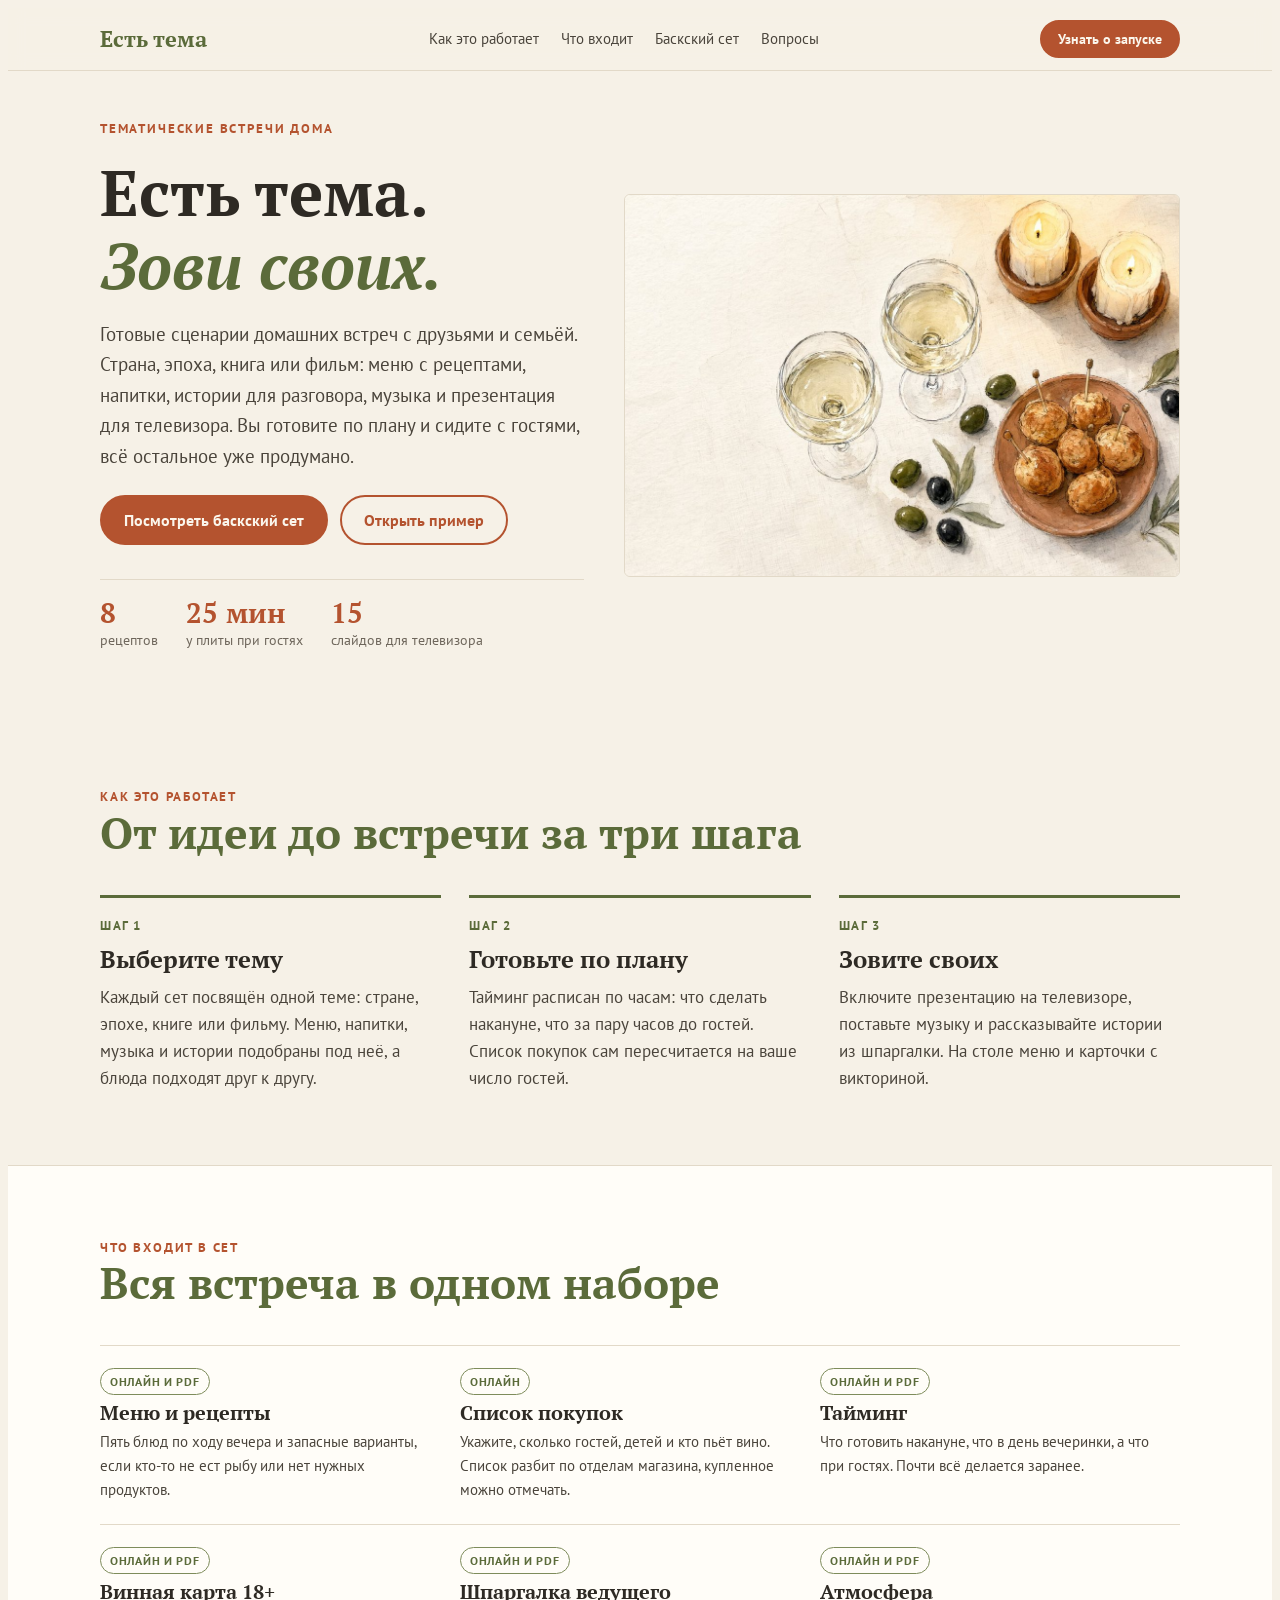
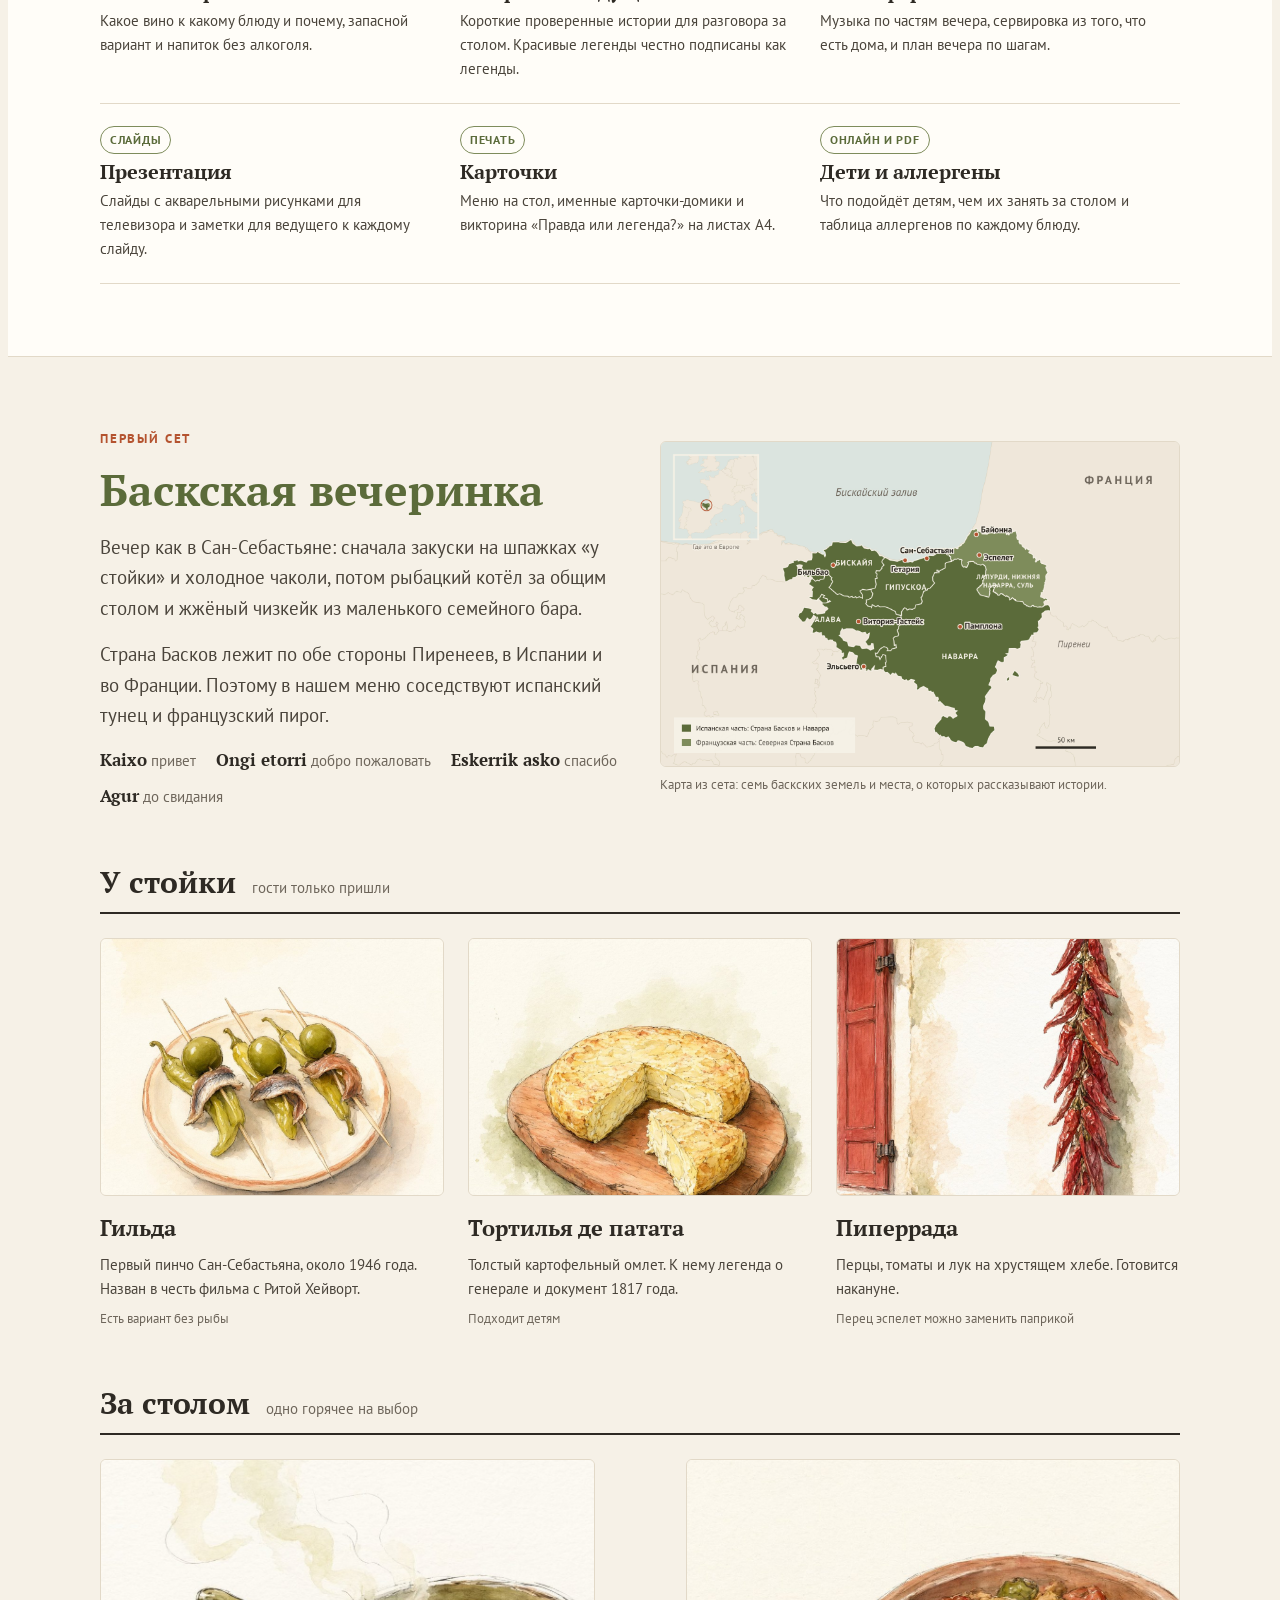
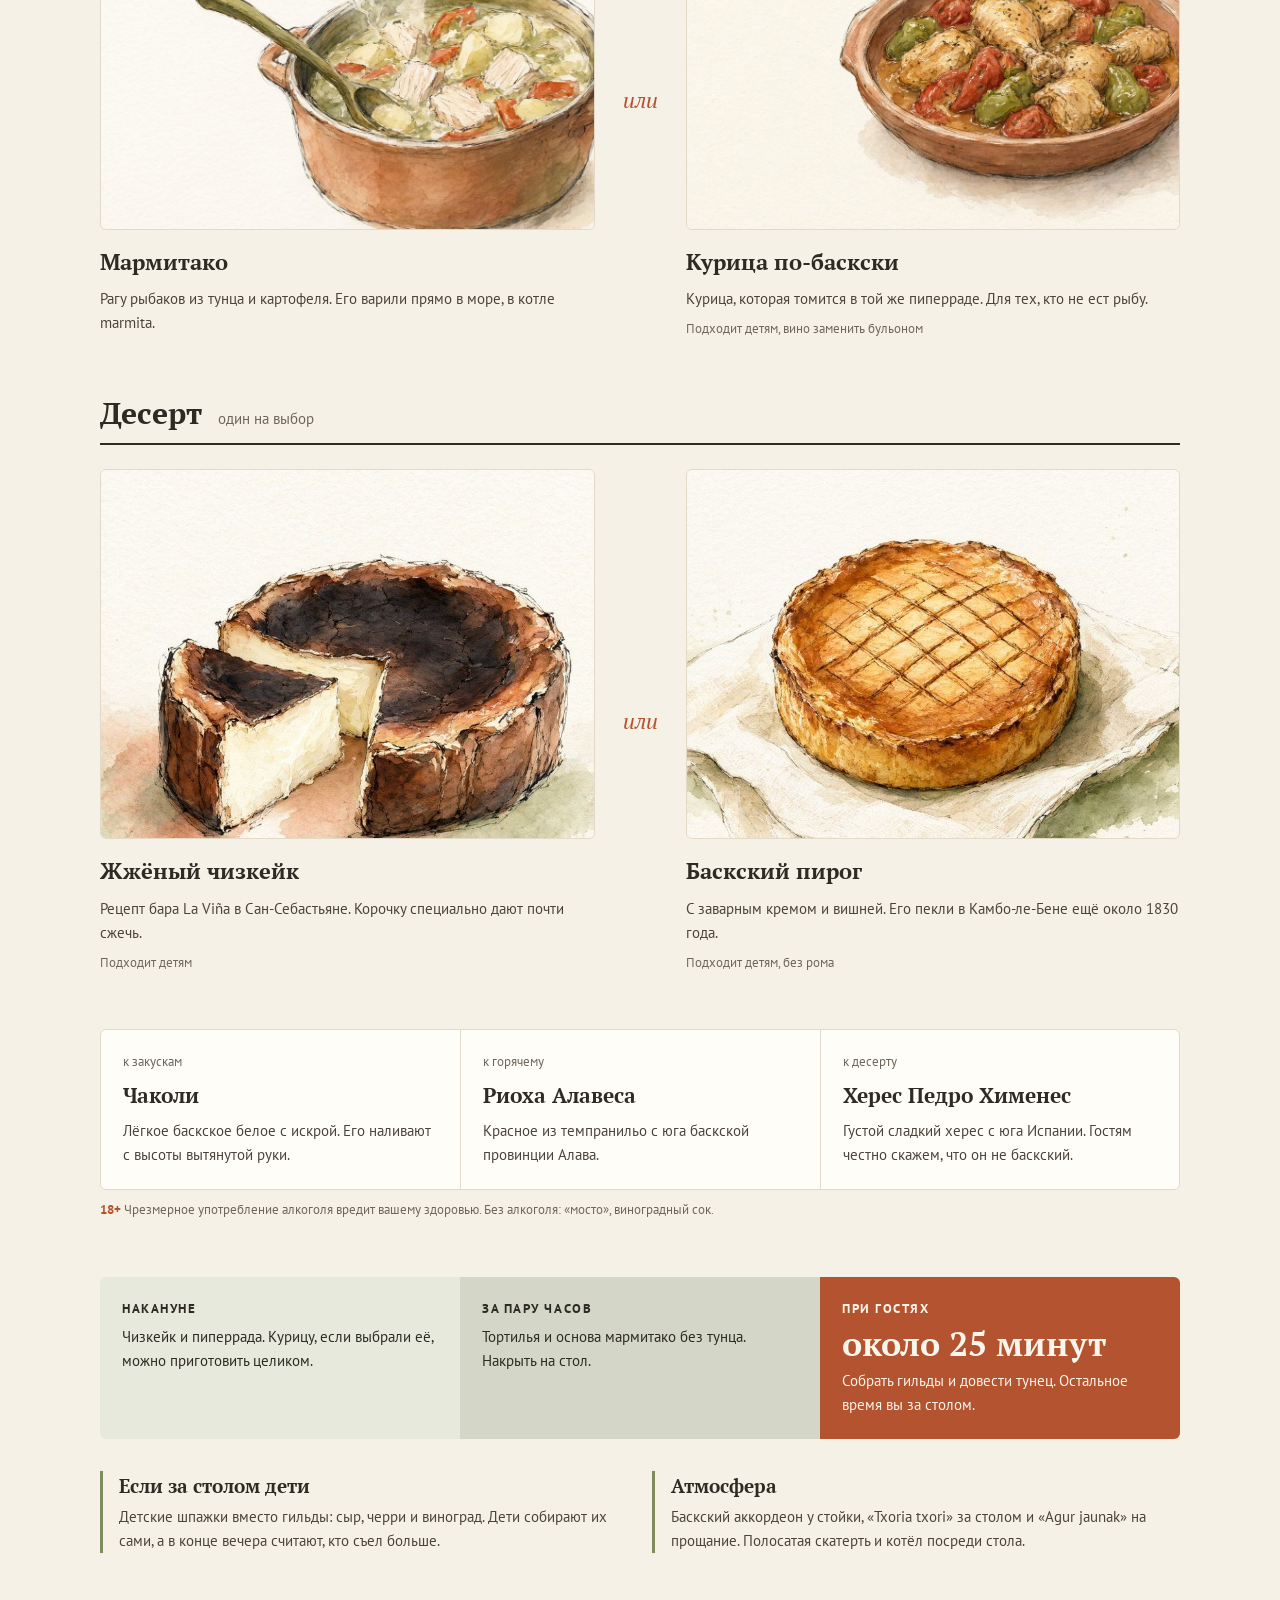
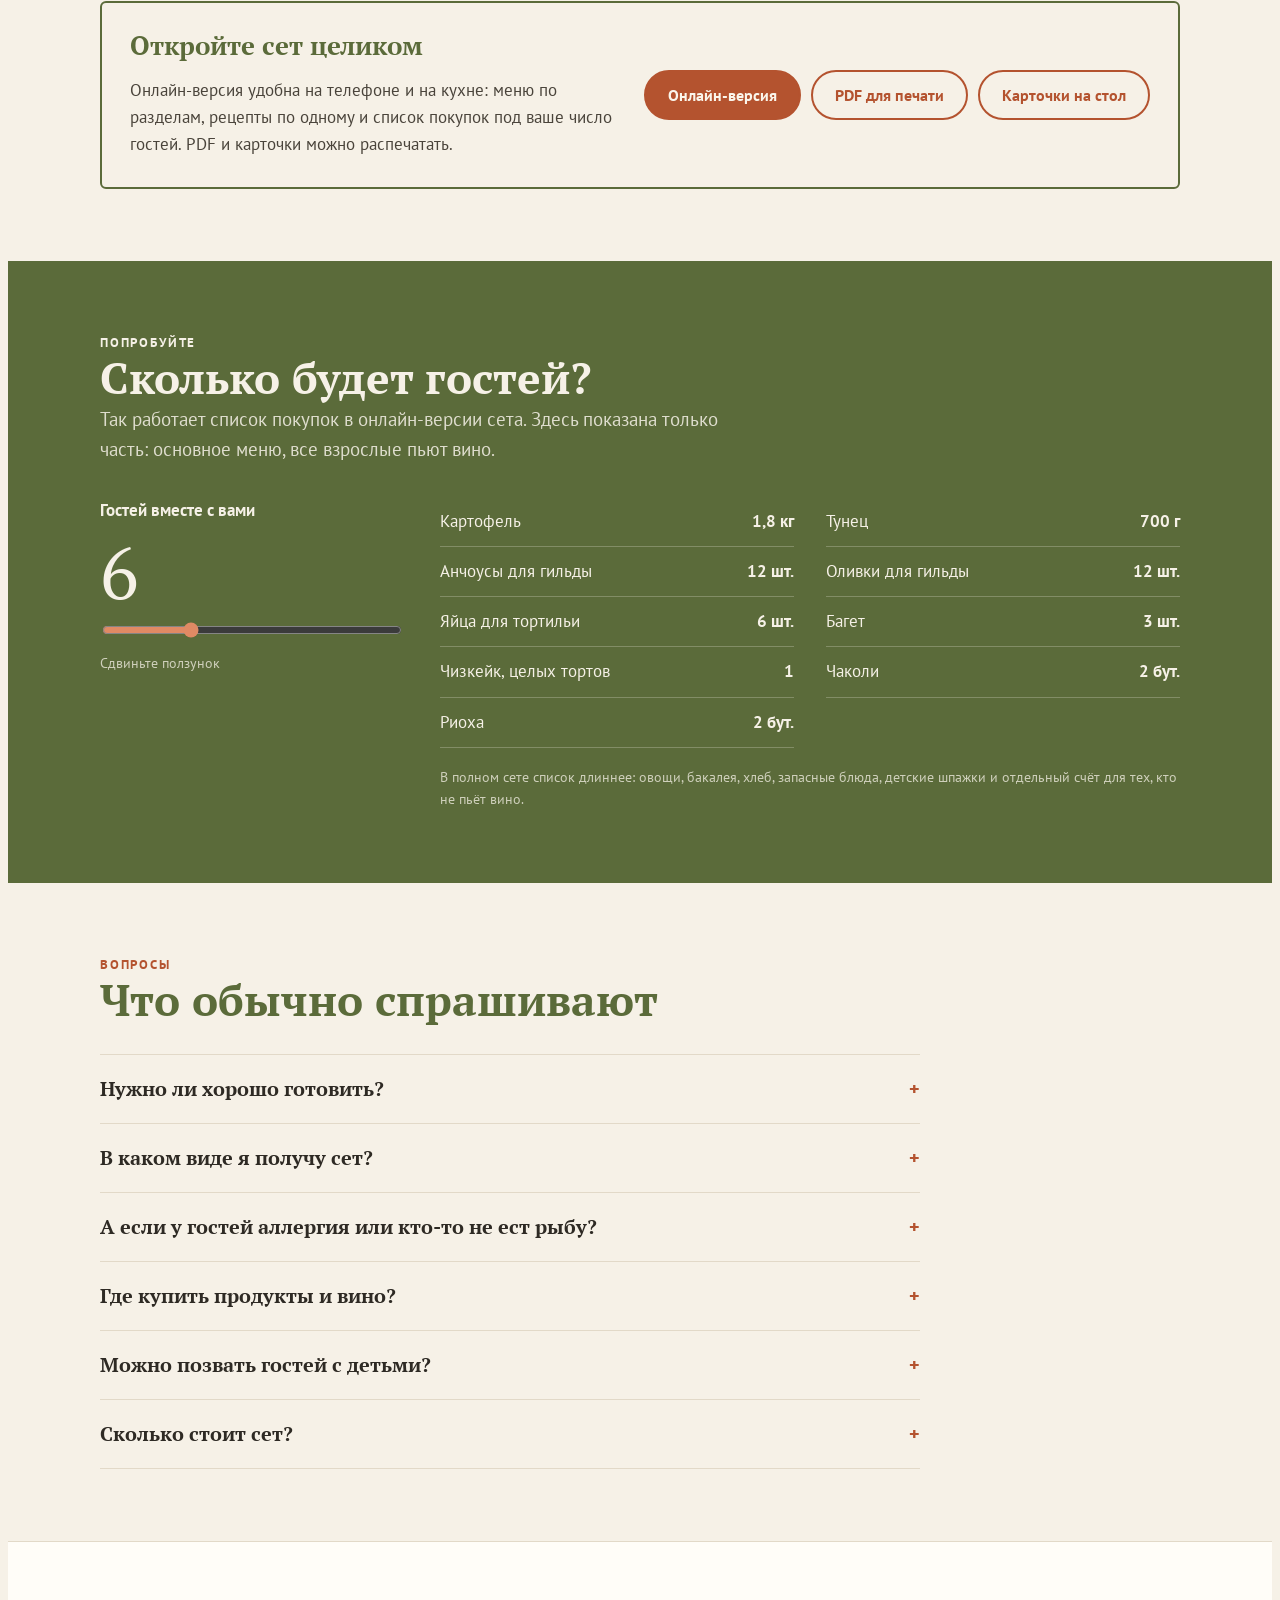
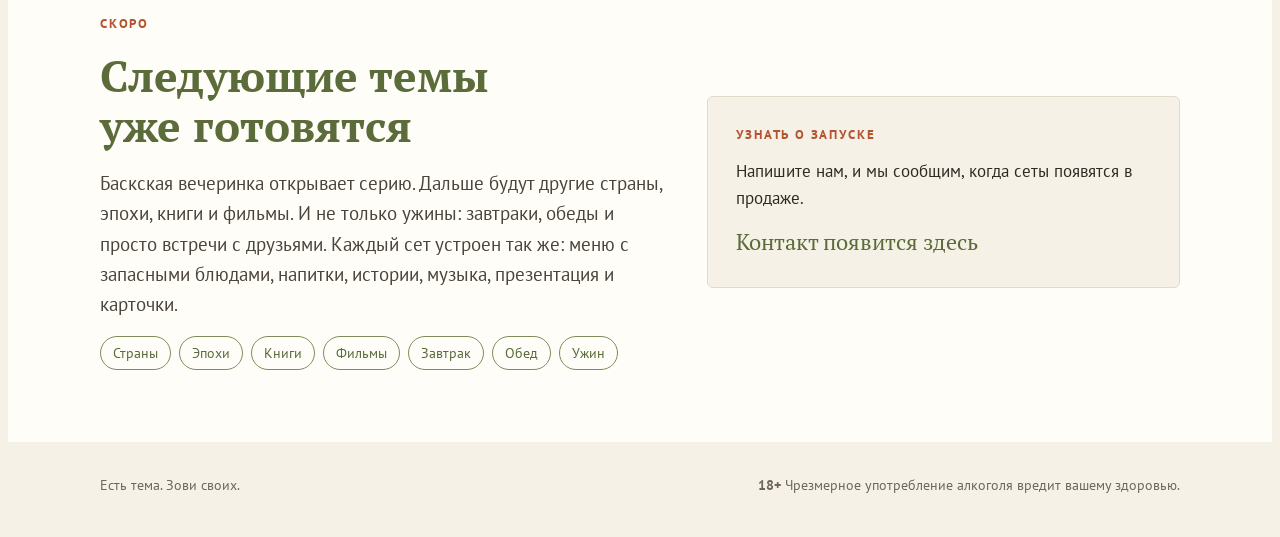
==== index.html @ e004ed5d "Первая версия сайта «Есть тема» Главная страница, онлайн-версия баскского сета, PDF и карточки для п" ====
<!doctype html>
<html lang="ru">
<head>
<meta charset="utf-8">
<meta name="viewport" content="width=device-width, initial-scale=1, viewport-fit=cover">
</head>
<body>
<title>Есть тема</title>
<link rel="preconnect" href="https://fonts.googleapis.com">
<link rel="preconnect" href="https://fonts.gstatic.com" crossorigin>
<link rel="stylesheet" href="https://fonts.googleapis.com/css2?family=PT+Sans:ital,wght@0,400;0,700;1,400&family=PT+Serif:ital,wght@0,400;0,700;1,400&display=swap">
<style>
/* Раскладка: узкая колонка текста + крупные акварельные рисунки; баскский сет показан как меню бара по ходу вечера */
:root {
  /* Цвета бренда */
  --olive: #5B6B3A;
  --olive-soft: #7E8C5B;
  --terra: #B4532F;
  --cream: #F6F1E7;
  --paper: #FFFDF8;
  --ink: #2E2A24;
  --ink-2: #4A443B;
  --muted: #6E665B;
  --line: #E2D9C8;
  --on-accent: #FBF6EC;
  /* Шрифты бренда */
  --serif: "PT Serif", Georgia, "Times New Roman", serif;
  --sans: "PT Sans", "Segoe UI", Arial, sans-serif;
  --wrap: 1120px;
}
@media (prefers-color-scheme: dark) {
  :root:not([data-theme="light"]) {
    --olive: #AEBB84; --olive-soft: #8E9B68; --terra: #E08A64;
    --cream: #1E1B16; --paper: #28241E; --ink: #F3ECDF; --ink-2: #DDD3C2;
    --muted: #B3A995; --line: #3D372E; --on-accent: #1E1B16;
    color-scheme: dark;
  }
}
:root[data-theme="dark"] {
  --olive: #AEBB84; --olive-soft: #8E9B68; --terra: #E08A64;
  --cream: #1E1B16; --paper: #28241E; --ink: #F3ECDF; --ink-2: #DDD3C2;
  --muted: #B3A995; --line: #3D372E; --on-accent: #1E1B16;
  color-scheme: dark;
}

* { box-sizing: border-box; }
html { scroll-behavior: smooth; }
@media (prefers-reduced-motion: reduce) { html { scroll-behavior: auto; } }
body {
  background: var(--cream);
  color: var(--ink);
  font-family: var(--sans);
  font-size: 17px;
  line-height: 1.6;
}
h1, h2, h3 { font-family: var(--serif); line-height: 1.15; margin: 0; text-wrap: balance; }
p { margin: 0; }
a { color: inherit; }
a:focus-visible, button:focus-visible, input:focus-visible { outline: 3px solid var(--terra); outline-offset: 3px; }
img { display: block; max-width: 100%; height: auto; }

.wrap { max-width: var(--wrap); margin-inline: auto; padding-inline: 20px; }
section { padding-block: 72px; }
.eyebrow {
  font-size: 13px; font-weight: 700; letter-spacing: .14em; text-transform: uppercase; color: var(--terra);
}
.h2 { font-size: clamp(30px, 4.2vw, 44px); color: var(--olive); }
.lead { font-size: 19px; color: var(--ink-2); max-width: 62ch; }
.stack { display: flex; flex-direction: column; gap: 16px; }

/* Кнопки */
.btn {
  display: inline-flex; align-items: center; gap: 8px;
  font: 700 16px/1 var(--sans); text-decoration: none;
  padding: 15px 22px; border-radius: 999px; border: 2px solid var(--terra);
  background: var(--terra); color: var(--on-accent); cursor: pointer;
}
.btn:hover { filter: brightness(1.06); }
.btn.ghost { background: transparent; color: var(--terra); }

/* Шапка */
.top {
  position: sticky; top: env(safe-area-inset-top, 0px); z-index: 10;
  background: color-mix(in srgb, var(--cream) 92%, transparent);
  backdrop-filter: blur(8px); border-bottom: 1px solid var(--line);
}
.top .wrap { display: flex; align-items: center; justify-content: space-between; gap: 16px; padding-block: 12px; }
.brand { font-family: var(--serif); font-weight: 700; font-size: 22px; color: var(--olive); text-decoration: none; white-space: nowrap; }
.nav { display: flex; gap: 22px; font-size: 15px; }
.nav a { text-decoration: none; color: var(--ink-2); }
.nav a:hover { color: var(--terra); }
.top .btn { padding: 10px 16px; font-size: 14px; }
@media (max-width: 820px) { .nav { display: none; } }

/* Первый экран */
.hero { padding-block: 48px 64px; }
.hero .wrap { display: grid; grid-template-columns: 1fr 1.15fr; gap: 40px; align-items: center; }
.hero h1 { font-size: clamp(38px, 5.6vw, 64px); color: var(--ink); }
.hero h1 em { font-style: italic; color: var(--olive); }
.hero .actions { display: flex; flex-wrap: wrap; gap: 12px; margin-top: 8px; }
.hero figure { margin: 0; border-radius: 6px; overflow: hidden; border: 1px solid var(--line); background: #F6F1E7; }
.hero figure img { width: 100%; aspect-ratio: 16 / 11; object-fit: cover; }
.facts { display: flex; flex-wrap: wrap; gap: 10px 28px; margin-top: 18px; padding-top: 18px; border-top: 1px solid var(--line); }
.facts div { display: flex; flex-direction: column; }
.facts b { font-family: var(--serif); font-size: 28px; color: var(--terra); line-height: 1.1; font-variant-numeric: tabular-nums; }
.facts span { font-size: 14px; color: var(--muted); }
@media (max-width: 860px) {
  .hero .wrap { grid-template-columns: 1fr; }
  .hero figure { order: -1; }
}

/* Как это работает: три шага по порядку */
.steps { display: grid; grid-template-columns: repeat(3, 1fr); gap: 28px; margin-top: 36px; counter-reset: step; }
.step { display: flex; flex-direction: column; gap: 10px; padding-top: 18px; border-top: 3px solid var(--olive); min-width: 0; }
.step::before { counter-increment: step; content: "Шаг " counter(step); font-size: 13px; font-weight: 700; letter-spacing: .12em; text-transform: uppercase; color: var(--olive); }
.step h3 { font-size: 24px; }
.step p { color: var(--ink-2); }
@media (max-width: 760px) { .steps { grid-template-columns: 1fr; } }

/* Что входит в сет */
.kit { background: var(--paper); border-block: 1px solid var(--line); }
.kit-grid { display: grid; grid-template-columns: repeat(3, 1fr); gap: 0; margin-top: 36px; border-top: 1px solid var(--line); }
.kit-item { padding: 22px 22px 22px 0; border-bottom: 1px solid var(--line); display: flex; flex-direction: column; gap: 6px; min-width: 0; }
.kit-item h3 { font-size: 20px; }
.kit-item p { font-size: 15px; color: var(--ink-2); }
.tag { align-self: flex-start; font-size: 12px; font-weight: 700; letter-spacing: .06em; text-transform: uppercase; color: var(--olive); border: 1px solid var(--olive-soft); border-radius: 999px; padding: 3px 9px; }
@media (max-width: 900px) { .kit-grid { grid-template-columns: repeat(2, 1fr); } }
@media (max-width: 560px) { .kit-grid { grid-template-columns: 1fr; } .kit-item { padding-right: 0; } }

/* Баскский сет */
.set-head { display: grid; grid-template-columns: 1fr 1fr; gap: 40px; align-items: center; }
.set-head figure { margin: 0; }
.set-head figure img { width: 100%; border-radius: 6px; border: 1px solid var(--line); }
.set-head figcaption { font-size: 13px; color: var(--muted); margin-top: 8px; }
.words { display: flex; flex-wrap: wrap; gap: 8px 20px; font-size: 15px; color: var(--muted); }
.words b { font-family: var(--serif); color: var(--ink); font-size: 17px; }
@media (max-width: 860px) { .set-head { grid-template-columns: 1fr; } }

/* Меню вечера: три части, как в Сан-Себастьяне */
.course { margin-top: 56px; }
.course-head { display: flex; align-items: baseline; gap: 16px; flex-wrap: wrap; padding-bottom: 12px; border-bottom: 2px solid var(--ink); }
.course-head h3 { font-size: 30px; }
.course-head span { color: var(--muted); font-size: 15px; }
.dishes { display: grid; gap: 24px; margin-top: 24px; }
.dishes.three { grid-template-columns: repeat(3, 1fr); }
.dishes.pair { grid-template-columns: 1fr auto 1fr; align-items: stretch; }
.dish { display: flex; flex-direction: column; gap: 8px; min-width: 0; }
.dish img { width: 100%; aspect-ratio: 4 / 3; object-fit: cover; border-radius: 6px; border: 1px solid var(--line); background: #F6F1E7; }
.dish h4 { font-family: var(--serif); font-size: 22px; margin: 6px 0 0; }
.dish p { font-size: 15px; color: var(--ink-2); }
.dish .meta { font-size: 13px; color: var(--muted); }
.or { align-self: center; font-family: var(--serif); font-style: italic; font-size: 22px; color: var(--terra); padding-inline: 4px; }
@media (max-width: 860px) {
  .dishes.three { grid-template-columns: 1fr 1fr; }
  .dishes.pair { grid-template-columns: 1fr; }
  .or { justify-self: center; }
}
@media (max-width: 520px) { .dishes.three { grid-template-columns: 1fr; } }

.wine { margin-top: 56px; display: grid; grid-template-columns: repeat(3, 1fr); gap: 0; border: 1px solid var(--line); border-radius: 6px; background: var(--paper); }
.wine div { padding: 22px; display: flex; flex-direction: column; gap: 6px; min-width: 0; }
.wine div + div { border-left: 1px solid var(--line); }
.wine h4 { font-family: var(--serif); font-size: 21px; margin: 0; }
.wine p { font-size: 15px; color: var(--ink-2); }
.wine .to { font-size: 13px; color: var(--muted); }
.age { font-size: 13px; color: var(--muted); margin-top: 10px; }
.age b { color: var(--terra); }
@media (max-width: 760px) { .wine { grid-template-columns: 1fr; } .wine div + div { border-left: 0; border-top: 1px solid var(--line); } }

/* Лента подготовки: когда что готовить */
.prep { margin-top: 56px; display: grid; grid-template-columns: 1fr 1fr 1fr; border-radius: 6px; overflow: hidden; }
.prep div { padding: 22px; display: flex; flex-direction: column; gap: 6px; min-width: 0; }
.prep div:nth-child(1) { background: color-mix(in srgb, var(--olive) 14%, var(--paper)); }
.prep div:nth-child(2) { background: color-mix(in srgb, var(--olive) 26%, var(--paper)); }
.prep div:nth-child(3) { background: var(--terra); color: var(--on-accent); }
.prep h4 { font-size: 13px; letter-spacing: .12em; text-transform: uppercase; margin: 0; }
.prep p { font-size: 15px; }
.prep b.big { font-family: var(--serif); font-size: 34px; line-height: 1.1; }
@media (max-width: 760px) { .prep { grid-template-columns: 1fr; } }

.extras { margin-top: 32px; display: grid; grid-template-columns: 1fr 1fr; gap: 24px; }
.extras div { padding-left: 16px; border-left: 3px solid var(--olive-soft); }
.extras h4 { font-family: var(--serif); font-size: 19px; margin: 0 0 4px; }
.extras p { font-size: 15px; color: var(--ink-2); }
@media (max-width: 760px) { .extras { grid-template-columns: 1fr; } }

/* Пример расчёта покупок */
.calc { background: var(--olive); color: var(--cream); }
.calc .h2, .calc .eyebrow { color: var(--cream); }
.calc .lead { color: color-mix(in srgb, var(--cream) 85%, transparent); }
:root .calc { --olive: #5B6B3A; --cream: #F6F1E7; }
.calc-box { margin-top: 32px; display: grid; grid-template-columns: 300px 1fr; gap: 40px; align-items: start; }
.guests { display: flex; flex-direction: column; gap: 12px; }
.guests label { font-weight: 700; }
.guests output { font-family: var(--serif); font-size: 72px; line-height: 1; font-variant-numeric: tabular-nums; }
.guests input { width: 100%; accent-color: #E08A64; }
.guests small { color: color-mix(in srgb, var(--cream) 75%, transparent); }
.list { list-style: none; margin: 0; padding: 0; display: grid; grid-template-columns: 1fr 1fr; gap: 0 32px; }
.list li { display: flex; justify-content: space-between; gap: 12px; padding: 11px 0; border-bottom: 1px solid color-mix(in srgb, var(--cream) 25%, transparent); min-width: 0; }
.list li span:last-child { font-weight: 700; font-variant-numeric: tabular-nums; white-space: nowrap; }
.calc .note { margin-top: 18px; font-size: 14px; color: color-mix(in srgb, var(--cream) 75%, transparent); }
@media (max-width: 760px) { .calc-box { grid-template-columns: 1fr; } .list { grid-template-columns: 1fr; } }

/* Вопросы */
.faq { margin-top: 28px; border-top: 1px solid var(--line); max-width: 820px; }
.faq details { border-bottom: 1px solid var(--line); }
.faq summary { cursor: pointer; padding: 18px 0; font-family: var(--serif); font-size: 20px; font-weight: 700; list-style: none; display: flex; justify-content: space-between; gap: 16px; }
.faq summary::-webkit-details-marker { display: none; }
.faq summary::after { content: "+"; color: var(--terra); font-family: var(--sans); }
.faq details[open] summary::after { content: "–"; }
.faq details p { padding-bottom: 18px; color: var(--ink-2); max-width: 65ch; }

/* Следующие страны и заявка */
.next { background: var(--paper); border-top: 1px solid var(--line); }
.next .wrap { display: grid; grid-template-columns: 1.2fr 1fr; gap: 40px; align-items: center; }
.contact { padding: 28px; border: 1px solid var(--line); border-radius: 6px; background: var(--cream); display: flex; flex-direction: column; gap: 12px; }
.contact .value { font-family: var(--serif); font-size: 22px; color: var(--olive); user-select: all; word-break: break-word; }
@media (max-width: 860px) { .next .wrap { grid-template-columns: 1fr; } }

.get { margin-top: 48px; padding: 28px; border: 2px solid var(--olive); border-radius: 6px; display: grid; grid-template-columns: 1fr auto; gap: 24px; align-items: center; }
.get h3 { font-size: 26px; color: var(--olive); }
.get p { color: var(--ink-2); max-width: 60ch; }
.get-links { display: flex; flex-wrap: wrap; gap: 10px; }
@media (max-width: 860px) { .get { grid-template-columns: 1fr; } }
.chips { display: flex; flex-wrap: wrap; gap: 8px; }
.chips span { font-size: 14px; padding: 5px 12px; border-radius: 999px; border: 1px solid var(--olive-soft); color: var(--olive); }

footer { padding-block: 32px; font-size: 14px; color: var(--muted); }
footer .wrap { display: flex; flex-wrap: wrap; justify-content: space-between; gap: 12px; }
</style>

<!--
  ===================================================================
  НАСТРОЙКИ САЙТА: всё, что может поменяться, лежит здесь, в одном месте.
  Название бренда, цена и контакт подставляются на страницу автоматически
  во все места, где стоит атрибут data-site="...".
  ===================================================================
-->
<script>
  const SITE = {
    // Название проекта. Поменяйте здесь, и оно сменится на всей странице.
    name: "Есть тема",
    // Слоган. Стоит на первом экране сразу после названия.
    slogan: "Зови своих",
    // Цена сета. Пока пусто: на странице будет написано, что цена появится к запуску.
    price: "",
    // Как с вами связаться (почта, Telegram). Пока пусто: блок покажет заглушку.
    contact: "",
  };
</script>

<header class="top">
  <div class="wrap">
    <a class="brand" href="#start" data-site="name">Есть тема</a>
    <nav class="nav" aria-label="Разделы">
      <a href="#how">Как это работает</a>
      <a href="#kit">Что входит</a>
      <a href="#basque">Баскский сет</a>
      <a href="#faq">Вопросы</a>
    </nav>
    <a class="btn" href="#next">Узнать о запуске</a>
  </div>
</header>

<main id="start">
  <!-- Первый экран: главная мысль проекта -->
  <section class="hero">
    <div class="wrap">
      <div class="stack">
        <p class="eyebrow">Тематические встречи дома</p>
        <h1><span data-site="name">Есть тема</span>. <em><span data-site="slogan">Зови своих</span>.</em></h1>
        <p class="lead">Готовые сценарии домашних встреч с друзьями и семьёй. Страна, эпоха, книга или фильм: меню с рецептами, напитки, истории для разговора, музыка и презентация для телевизора. Вы готовите по плану и сидите с гостями, всё остальное уже продумано.</p>
        <div class="actions">
          <a class="btn" href="#basque">Посмотреть баскский сет</a>
          <a class="btn ghost" href="basque/index.html">Открыть пример</a>
        </div>
        <div class="facts" aria-label="Баскский сет в цифрах">
          <div><b>8</b><span>рецептов</span></div>
          <div><b>25 мин</b><span>у плиты при гостях</span></div>
          <div><b>15</b><span>слайдов для телевизора</span></div>
        </div>
      </div>
      <figure>
        <img src="img/stol.jpg" alt="Акварель: вечерний стол с пинчо на шпажках, оливками, свечами и бокалами белого вина" width="1400" height="781">
      </figure>
    </div>
  </section>

  <!-- Как это работает: три настоящих шага по порядку -->
  <section id="how">
    <div class="wrap">
      <p class="eyebrow">Как это работает</p>
      <h2 class="h2">От идеи до встречи за три шага</h2>
      <div class="steps">
        <div class="step">
          <h3>Выберите тему</h3>
          <p>Каждый сет посвящён одной теме: стране, эпохе, книге или фильму. Меню, напитки, музыка и истории подобраны под неё, а блюда подходят друг к другу.</p>
        </div>
        <div class="step">
          <h3>Готовьте по плану</h3>
          <p>Тайминг расписан по часам: что сделать накануне, что за пару часов до гостей. Список покупок сам пересчитается на ваше число гостей.</p>
        </div>
        <div class="step">
          <h3>Зовите своих</h3>
          <p>Включите презентацию на телевизоре, поставьте музыку и рассказывайте истории из шпаргалки. На столе меню и карточки с викториной.</p>
        </div>
      </div>
    </div>
  </section>

  <!-- Что входит в каждый сет -->
  <section id="kit" class="kit">
    <div class="wrap">
      <p class="eyebrow">Что входит в сет</p>
      <h2 class="h2">Вся встреча в одном наборе</h2>
      <div class="kit-grid">
        <div class="kit-item"><span class="tag">Онлайн и PDF</span><h3>Меню и рецепты</h3><p>Пять блюд по ходу вечера и запасные варианты, если кто-то не ест рыбу или нет нужных продуктов.</p></div>
        <div class="kit-item"><span class="tag">Онлайн</span><h3>Список покупок</h3><p>Укажите, сколько гостей, детей и кто пьёт вино. Список разбит по отделам магазина, купленное можно отмечать.</p></div>
        <div class="kit-item"><span class="tag">Онлайн и PDF</span><h3>Тайминг</h3><p>Что готовить накануне, что в день вечеринки, а что при гостях. Почти всё делается заранее.</p></div>
        <div class="kit-item"><span class="tag">Онлайн и PDF</span><h3>Винная карта 18+</h3><p>Какое вино к какому блюду и почему, запасной вариант и напиток без алкоголя.</p></div>
        <div class="kit-item"><span class="tag">Онлайн и PDF</span><h3>Шпаргалка ведущего</h3><p>Короткие проверенные истории для разговора за столом. Красивые легенды честно подписаны как легенды.</p></div>
        <div class="kit-item"><span class="tag">Онлайн и PDF</span><h3>Атмосфера</h3><p>Музыка по частям вечера, сервировка из того, что есть дома, и план вечера по шагам.</p></div>
        <div class="kit-item"><span class="tag">Слайды</span><h3>Презентация</h3><p>Слайды с акварельными рисунками для телевизора и заметки для ведущего к каждому слайду.</p></div>
        <div class="kit-item"><span class="tag">Печать</span><h3>Карточки</h3><p>Меню на стол, именные карточки-домики и викторина «Правда или легенда?» на листах A4.</p></div>
        <div class="kit-item"><span class="tag">Онлайн и PDF</span><h3>Дети и аллергены</h3><p>Что подойдёт детям, чем их занять за столом и таблица аллергенов по каждому блюду.</p></div>
      </div>
    </div>
  </section>

  <!-- Первый сет: Страна Басков -->
  <section id="basque">
    <div class="wrap">
      <div class="set-head">
        <div class="stack">
          <p class="eyebrow">Первый сет</p>
          <h2 class="h2">Баскская вечеринка</h2>
          <p class="lead">Вечер как в Сан-Себастьяне: сначала закуски на шпажках «у стойки» и холодное чаколи, потом рыбацкий котёл за общим столом и жжёный чизкейк из маленького семейного бара.</p>
          <p class="lead">Страна Басков лежит по обе стороны Пиренеев, в Испании и во Франции. Поэтому в нашем меню соседствуют испанский тунец и французский пирог.</p>
          <div class="words" aria-label="Четыре баскских слова на вечер">
            <span><b>Kaixo</b> привет</span>
            <span><b>Ongi etorri</b> добро пожаловать</span>
            <span><b>Eskerrik asko</b> спасибо</span>
            <span><b>Agur</b> до свидания</span>
          </div>
        </div>
        <figure>
          <img src="img/karta.jpg" alt="Карта Страны Басков: четыре провинции в Испании и три земли во Франции на берегу Бискайского залива, с врезкой положения в Европе" width="3200" height="2000" loading="lazy">
          <figcaption>Карта из сета: семь баскских земель и места, о которых рассказывают истории.</figcaption>
        </figure>
      </div>

      <!-- Часть 1 -->
      <div class="course">
        <div class="course-head"><h3>У стойки</h3><span>гости только пришли</span></div>
        <div class="dishes three">
          <div class="dish">
            <img src="img/gilda.jpg" alt="Акварель: гильды на шпажках, оливка, анчоус и зелёный перчик" loading="lazy">
            <h4>Гильда</h4>
            <p>Первый пинчо Сан-Себастьяна, около 1946 года. Назван в честь фильма с Ритой Хейворт.</p>
            <p class="meta">Есть вариант без рыбы</p>
          </div>
          <div class="dish">
            <img src="img/tortilya.jpg" alt="Акварель: толстая картофельная тортилья, разрезанная на куски" loading="lazy">
            <h4>Тортилья де патата</h4>
            <p>Толстый картофельный омлет. К нему легенда о генерале и документ 1817 года.</p>
            <p class="meta">Подходит детям</p>
          </div>
          <div class="dish">
            <img src="img/piperrada.jpg" alt="Акварель: связки красных перцев сушатся на стене белого дома" loading="lazy">
            <h4>Пиперрада</h4>
            <p>Перцы, томаты и лук на хрустящем хлебе. Готовится накануне.</p>
            <p class="meta">Перец эспелет можно заменить паприкой</p>
          </div>
        </div>
      </div>

      <!-- Часть 2 -->
      <div class="course">
        <div class="course-head"><h3>За столом</h3><span>одно горячее на выбор</span></div>
        <div class="dishes pair">
          <div class="dish">
            <img src="img/marmitako.jpg" alt="Акварель: рыбацкий котёл с рагу из тунца, картофеля и перцев" loading="lazy">
            <h4>Мармитако</h4>
            <p>Рагу рыбаков из тунца и картофеля. Его варили прямо в море, в котле marmita.</p>
          </div>
          <span class="or">или</span>
          <div class="dish">
            <img src="img/kuritsa.jpg" alt="Акварель: курица, тушённая в соусе из перцев и томатов" loading="lazy">
            <h4>Курица по-баскски</h4>
            <p>Курица, которая томится в той же пиперраде. Для тех, кто не ест рыбу.</p>
            <p class="meta">Подходит детям, вино заменить бульоном</p>
          </div>
        </div>
      </div>

      <!-- Часть 3 -->
      <div class="course">
        <div class="course-head"><h3>Десерт</h3><span>один на выбор</span></div>
        <div class="dishes pair">
          <div class="dish">
            <img src="img/chizkeyk.jpg" alt="Акварель: баскский чизкейк с почти чёрной корочкой" loading="lazy">
            <h4>Жжёный чизкейк</h4>
            <p>Рецепт бара La Viña в Сан-Себастьяне. Корочку специально дают почти сжечь.</p>
            <p class="meta">Подходит детям</p>
          </div>
          <span class="or">или</span>
          <div class="dish">
            <img src="img/pirog.jpg" alt="Акварель: круглый баскский пирог с узором" loading="lazy">
            <h4>Баскский пирог</h4>
            <p>С заварным кремом и вишней. Его пекли в Камбо-ле-Бене ещё около 1830 года.</p>
            <p class="meta">Подходит детям, без рома</p>
          </div>
        </div>
      </div>

      <!-- Вино -->
      <div class="wine" aria-label="Вина к меню">
        <div><p class="to">к закускам</p><h4>Чаколи</h4><p>Лёгкое баскское белое с искрой. Его наливают с высоты вытянутой руки.</p></div>
        <div><p class="to">к горячему</p><h4>Риоха Алавеса</h4><p>Красное из темпранильо с юга баскской провинции Алава.</p></div>
        <div><p class="to">к десерту</p><h4>Херес Педро Хименес</h4><p>Густой сладкий херес с юга Испании. Гостям честно скажем, что он не баскский.</p></div>
      </div>
      <p class="age"><b>18+</b> Чрезмерное употребление алкоголя вредит вашему здоровью. Без алкоголя: «мосто», виноградный сок.</p>

      <!-- Когда что готовить -->
      <div class="prep" aria-label="Когда что готовить">
        <div><h4>Накануне</h4><p>Чизкейк и пиперрада. Курицу, если выбрали её, можно приготовить целиком.</p></div>
        <div><h4>За пару часов</h4><p>Тортилья и основа мармитако без тунца. Накрыть на стол.</p></div>
        <div><h4>При гостях</h4><b class="big">около 25 минут</b><p>Собрать гильды и довести тунец. Остальное время вы за столом.</p></div>
      </div>

      <div class="extras">
        <div><h4>Если за столом дети</h4><p>Детские шпажки вместо гильды: сыр, черри и виноград. Дети собирают их сами, а в конце вечера считают, кто съел больше.</p></div>
        <div><h4>Атмосфера</h4><p>Баскский аккордеон у стойки, «Txoria txori» за столом и «Agur jaunak» на прощание. Полосатая скатерть и котёл посреди стола.</p></div>
      </div>

      <!-- Сам сет: ссылки на онлайн-версию и файлы для печати -->
      <div class="get">
        <div class="stack">
          <h3>Откройте сет целиком</h3>
          <p>Онлайн-версия удобна на телефоне и на кухне: меню по разделам, рецепты по одному и список покупок под ваше число гостей. PDF и карточки можно распечатать.</p>
        </div>
        <div class="get-links">
          <a class="btn" href="basque/index.html">Онлайн-версия</a>
          <a class="btn ghost" href="basque/baskskaya-vecherinka.pdf" target="_blank" rel="noopener">PDF для печати</a>
          <a class="btn ghost" href="basque/kartochki-dlya-pechati.pdf" target="_blank" rel="noopener">Карточки на стол</a>
        </div>
      </div>
    </div>
  </section>

  <!-- Живой пример: как считается список покупок -->
  <section id="calc" class="calc">
    <div class="wrap">
      <p class="eyebrow">Попробуйте</p>
      <h2 class="h2">Сколько будет гостей?</h2>
      <p class="lead">Так работает список покупок в онлайн-версии сета. Здесь показана только часть: основное меню, все взрослые пьют вино.</p>
      <div class="calc-box">
        <div class="guests">
          <label for="guests">Гостей вместе с вами</label>
          <output id="guests-out" for="guests">6</output>
          <input id="guests" type="range" min="2" max="16" value="6" step="1">
          <small>Сдвиньте ползунок</small>
        </div>
        <div>
          <ul class="list" id="calc-list" aria-live="polite"></ul>
          <p class="note">В полном сете список длиннее: овощи, бакалея, хлеб, запасные блюда, детские шпажки и отдельный счёт для тех, кто не пьёт вино.</p>
        </div>
      </div>
    </div>
  </section>

  <!-- Частые вопросы -->
  <section id="faq">
    <div class="wrap">
      <p class="eyebrow">Вопросы</p>
      <h2 class="h2">Что обычно спрашивают</h2>
      <div class="faq">
        <details>
          <summary>Нужно ли хорошо готовить?</summary>
          <p>Нет. Рецепты написаны для обычной домашней кухни: с граммами, временем и подсказками, что можно заменить. Самые сложные шаги расписаны подробно.</p>
        </details>
        <details>
          <summary>В каком виде я получу сет?</summary>
          <p>Онлайн-версия с меню по разделам и списком покупок, PDF для печати, презентация для телевизора и карточки для печати на листах A4.</p>
        </details>
        <details>
          <summary>А если у гостей аллергия или кто-то не ест рыбу?</summary>
          <p>Для горячего и десерта есть по два варианта, у гильды есть вариант без анчоуса. В сете есть таблица аллергенов по каждому блюду.</p>
        </details>
        <details>
          <summary>Где купить продукты и вино?</summary>
          <p>Всё есть в обычных супермаркетах и винных магазинах в России. Для редких продуктов, вроде перца эспелет, в рецептах указана замена.</p>
        </details>
        <details>
          <summary>Можно позвать гостей с детьми?</summary>
          <p>Да. Большая часть меню детям подходит, а для них есть свои шпажки и напиток. В списке покупок можно указать, сколько будет детей.</p>
        </details>
        <details>
          <summary>Сколько стоит сет?</summary>
          <p data-site="price">Цену объявим к запуску.</p>
        </details>
      </div>
    </div>
  </section>

  <!-- Что дальше и как связаться -->
  <section id="next" class="next">
    <div class="wrap">
      <div class="stack">
        <p class="eyebrow">Скоро</p>
        <h2 class="h2">Следующие темы уже готовятся</h2>
        <p class="lead">Баскская вечеринка открывает серию. Дальше будут другие страны, эпохи, книги и фильмы. И не только ужины: завтраки, обеды и просто встречи с друзьями. Каждый сет устроен так же: меню с запасными блюдами, напитки, истории, музыка, презентация и карточки.</p>
        <div class="chips"><span>Страны</span><span>Эпохи</span><span>Книги</span><span>Фильмы</span><span>Завтрак</span><span>Обед</span><span>Ужин</span></div>
      </div>
      <div class="contact">
        <p class="eyebrow">Узнать о запуске</p>
        <p>Напишите нам, и мы сообщим, когда сеты появятся в продаже.</p>
        <p class="value" data-site="contact">Контакт появится здесь</p>
      </div>
    </div>
  </section>
</main>

<footer>
  <div class="wrap">
    <span><span data-site="name">Есть тема</span>. <span data-site="slogan">Зови своих</span>.</span>
    <span><b>18+</b> Чрезмерное употребление алкоголя вредит вашему здоровью.</span>
  </div>
</footer>

<script>
  // 1. Подставляем настройки из SITE во все места с атрибутом data-site.
  document.querySelectorAll('[data-site="name"]').forEach(el => { el.textContent = SITE.name; });
  document.querySelectorAll('[data-site="slogan"]').forEach(el => { el.textContent = SITE.slogan; });
  document.title = SITE.name;
  if (SITE.price) {
    document.querySelectorAll('[data-site="price"]').forEach(el => { el.textContent = SITE.price; });
  }
  if (SITE.contact) {
    document.querySelectorAll('[data-site="contact"]').forEach(el => { el.textContent = SITE.contact; });
  }

  // 2. Пример расчёта покупок. Базовые количества взяты из списка покупок сета на 6 гостей.
  const BASE_GUESTS = 6;
  const items = [
    // Обычные продукты: делим количество на 6 и умножаем на число гостей.
    { name: "Картофель", per6: 1.8, unit: "кг", round: 0.1 },
    { name: "Тунец", per6: 700, unit: "г", round: 50 },
    { name: "Анчоусы для гильды", per6: 12, unit: "шт.", round: 1 },
    { name: "Оливки для гильды", per6: 12, unit: "шт.", round: 1 },
    { name: "Яйца для тортильи", per6: 6, unit: "шт.", round: 1 },
    { name: "Багет", per6: 3, unit: "шт.", round: 1, up: true },
    // Чизкейк печётся целым тортом на 12 человек, поэтому считаем целые торты.
    { name: "Чизкейк, целых тортов", fixed: n => Math.ceil(n / 12), unit: "" },
    // Вино: 2 бутылки на 6 взрослых, округляем вверх до целой бутылки.
    { name: "Чаколи", per6: 2, unit: "бут.", round: 1, up: true },
    { name: "Риоха", per6: 2, unit: "бут.", round: 1, up: true },
  ];

  const fmt = (v) => String(Math.round(v * 10) / 10).replace(".", ",");

  function render(n) {
    const list = document.getElementById("calc-list");
    list.innerHTML = "";
    items.forEach(it => {
      let v;
      if (it.fixed) {
        v = it.fixed(n);
      } else {
        const raw = it.per6 / BASE_GUESTS * n;
        v = it.up ? Math.ceil(raw / it.round) * it.round : Math.round(raw / it.round) * it.round;
      }
      const li = document.createElement("li");
      li.innerHTML = "<span></span><span></span>";
      li.children[0].textContent = it.name;
      li.children[1].textContent = (fmt(v) + " " + it.unit).trim();
      list.appendChild(li);
    });
    document.getElementById("guests-out").textContent = n;
  }

  const range = document.getElementById("guests");
  range.addEventListener("input", () => render(Number(range.value)));
  render(Number(range.value));
</script>

</body>
</html>
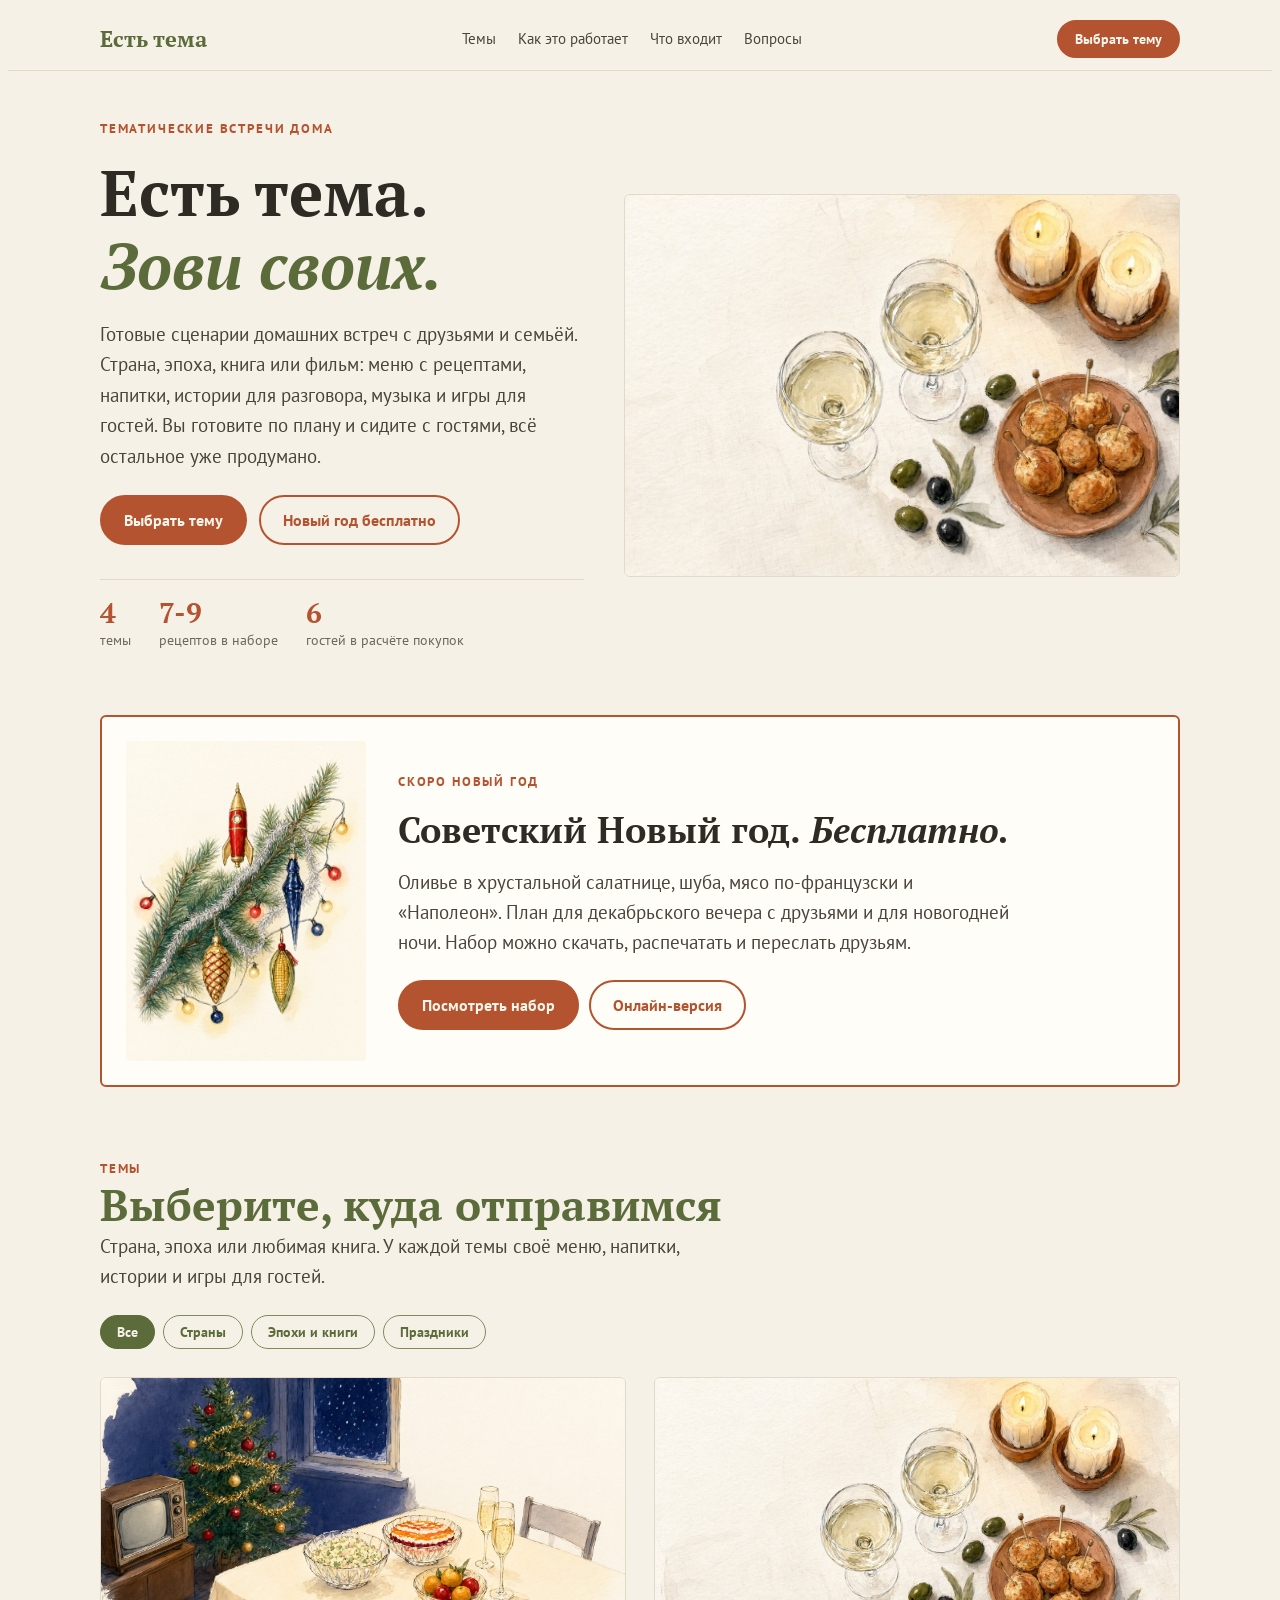
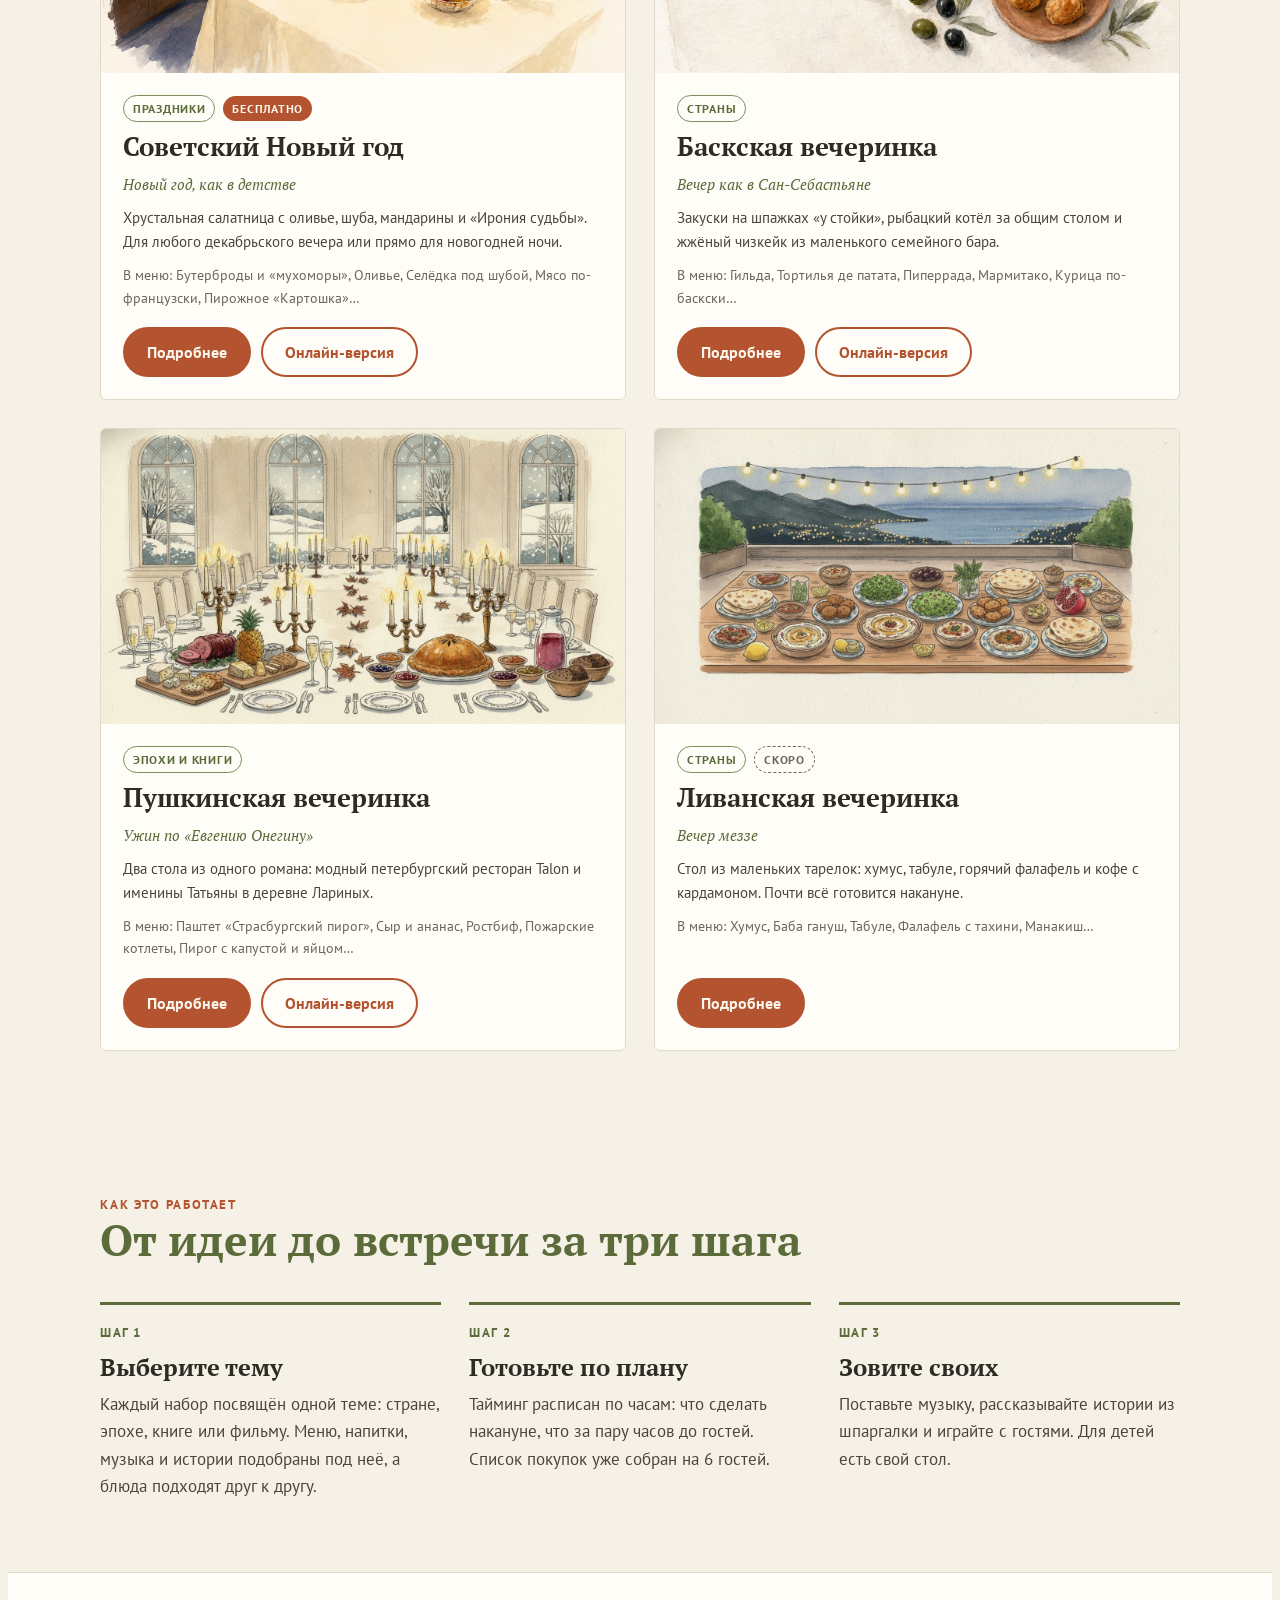
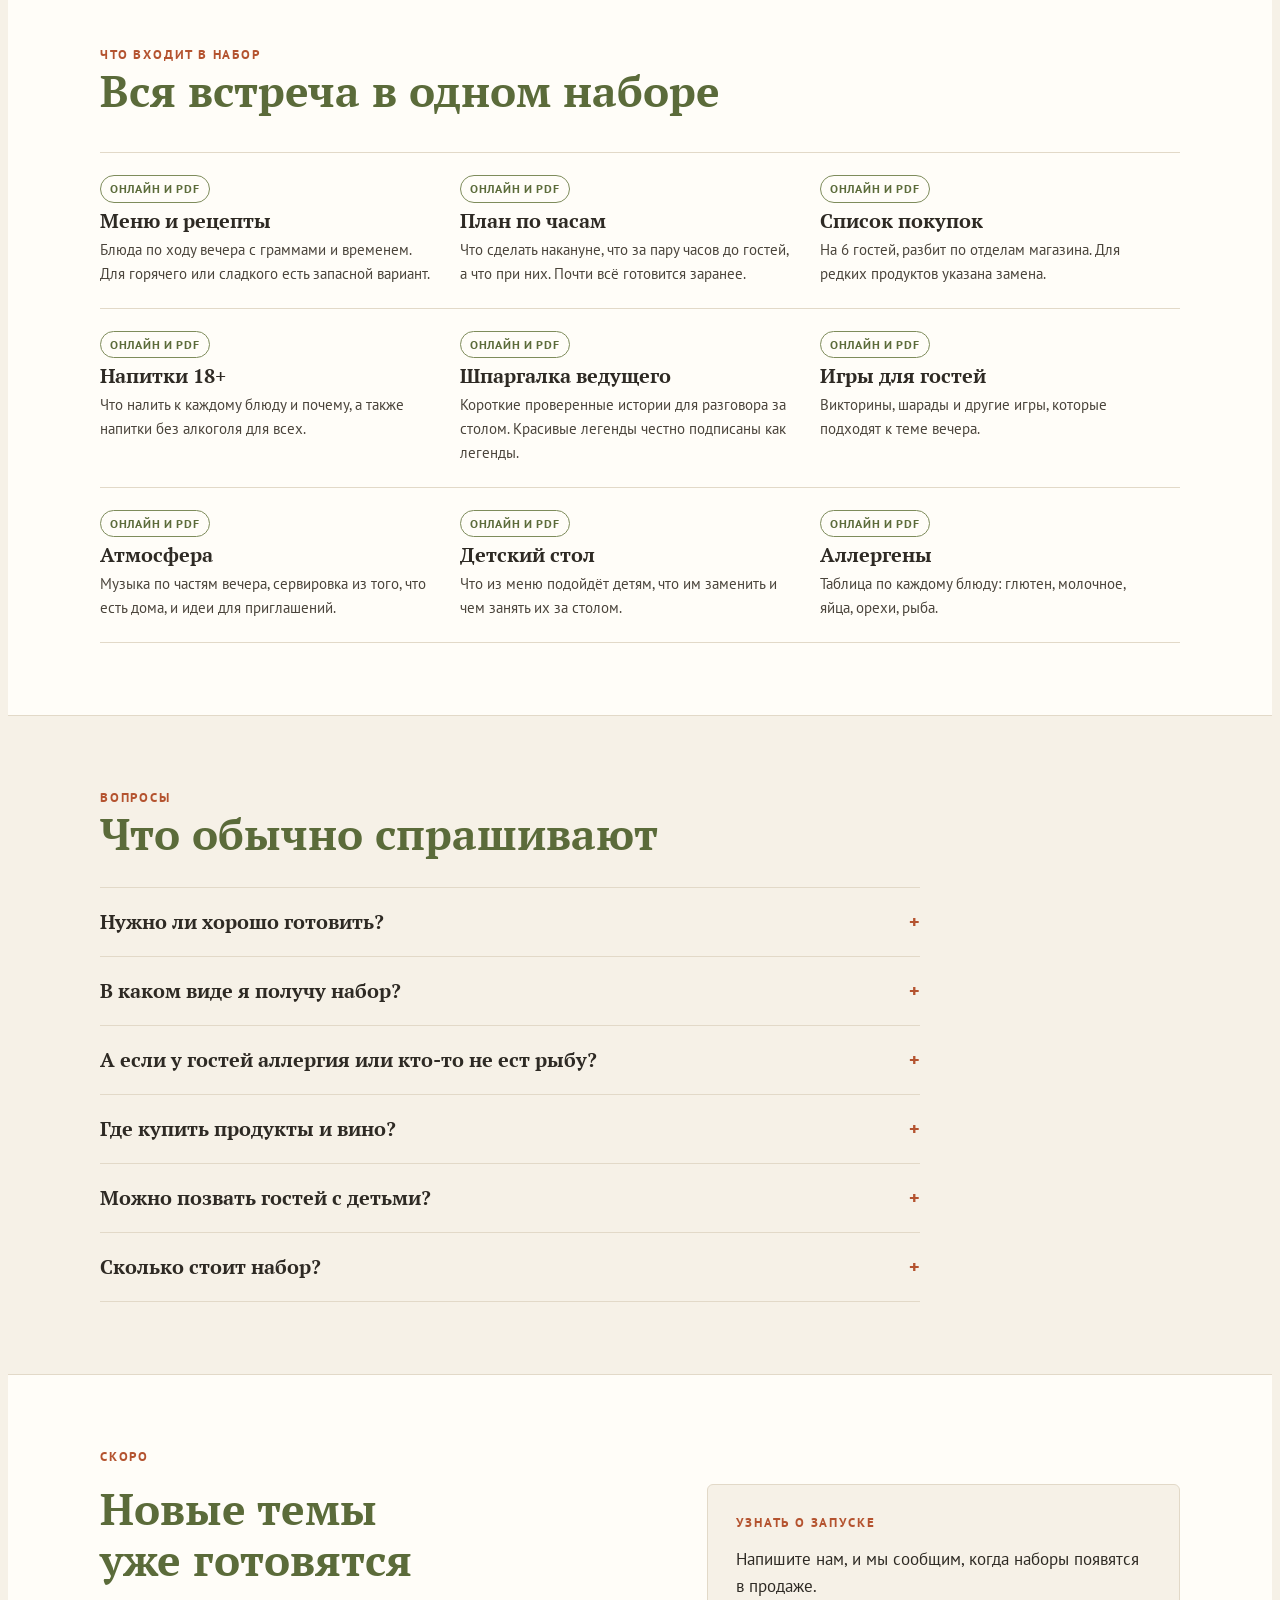
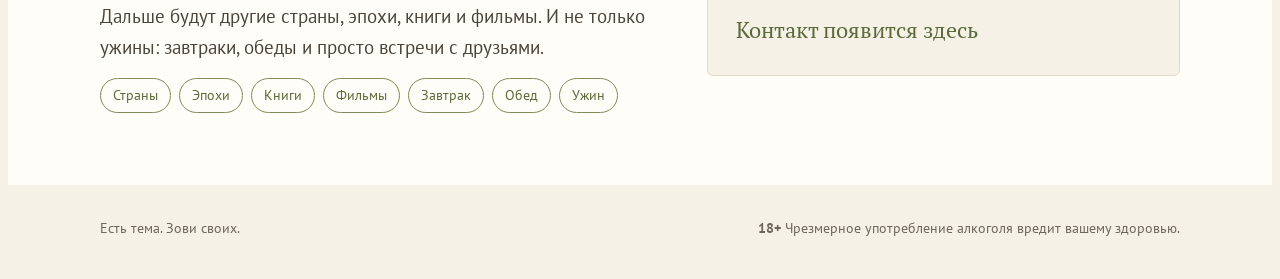
==== commit 9d645b6f: "Каталог из четырёх наборов и страницы наборов Главная стала каталогом: полоса «Скоро Новый год», кар" ====
--- a/index.html
+++ b/index.html
@@ -9,256 +9,20 @@
 <link rel="preconnect" href="https://fonts.googleapis.com">
 <link rel="preconnect" href="https://fonts.gstatic.com" crossorigin>
 <link rel="stylesheet" href="https://fonts.googleapis.com/css2?family=PT+Sans:ital,wght@0,400;0,700;1,400&family=PT+Serif:ital,wght@0,400;0,700;1,400&display=swap">
-<style>
-/* Раскладка: узкая колонка текста + крупные акварельные рисунки; баскский сет показан как меню бара по ходу вечера */
-:root {
-  /* Цвета бренда */
-  --olive: #5B6B3A;
-  --olive-soft: #7E8C5B;
-  --terra: #B4532F;
-  --cream: #F6F1E7;
-  --paper: #FFFDF8;
-  --ink: #2E2A24;
-  --ink-2: #4A443B;
-  --muted: #6E665B;
-  --line: #E2D9C8;
-  --on-accent: #FBF6EC;
-  /* Шрифты бренда */
-  --serif: "PT Serif", Georgia, "Times New Roman", serif;
-  --sans: "PT Sans", "Segoe UI", Arial, sans-serif;
-  --wrap: 1120px;
-}
-@media (prefers-color-scheme: dark) {
-  :root:not([data-theme="light"]) {
-    --olive: #AEBB84; --olive-soft: #8E9B68; --terra: #E08A64;
-    --cream: #1E1B16; --paper: #28241E; --ink: #F3ECDF; --ink-2: #DDD3C2;
-    --muted: #B3A995; --line: #3D372E; --on-accent: #1E1B16;
-    color-scheme: dark;
-  }
-}
-:root[data-theme="dark"] {
-  --olive: #AEBB84; --olive-soft: #8E9B68; --terra: #E08A64;
-  --cream: #1E1B16; --paper: #28241E; --ink: #F3ECDF; --ink-2: #DDD3C2;
-  --muted: #B3A995; --line: #3D372E; --on-accent: #1E1B16;
-  color-scheme: dark;
-}
-
-* { box-sizing: border-box; }
-html { scroll-behavior: smooth; }
-@media (prefers-reduced-motion: reduce) { html { scroll-behavior: auto; } }
-body {
-  background: var(--cream);
-  color: var(--ink);
-  font-family: var(--sans);
-  font-size: 17px;
-  line-height: 1.6;
-}
-h1, h2, h3 { font-family: var(--serif); line-height: 1.15; margin: 0; text-wrap: balance; }
-p { margin: 0; }
-a { color: inherit; }
-a:focus-visible, button:focus-visible, input:focus-visible { outline: 3px solid var(--terra); outline-offset: 3px; }
-img { display: block; max-width: 100%; height: auto; }
-
-.wrap { max-width: var(--wrap); margin-inline: auto; padding-inline: 20px; }
-section { padding-block: 72px; }
-.eyebrow {
-  font-size: 13px; font-weight: 700; letter-spacing: .14em; text-transform: uppercase; color: var(--terra);
-}
-.h2 { font-size: clamp(30px, 4.2vw, 44px); color: var(--olive); }
-.lead { font-size: 19px; color: var(--ink-2); max-width: 62ch; }
-.stack { display: flex; flex-direction: column; gap: 16px; }
-
-/* Кнопки */
-.btn {
-  display: inline-flex; align-items: center; gap: 8px;
-  font: 700 16px/1 var(--sans); text-decoration: none;
-  padding: 15px 22px; border-radius: 999px; border: 2px solid var(--terra);
-  background: var(--terra); color: var(--on-accent); cursor: pointer;
-}
-.btn:hover { filter: brightness(1.06); }
-.btn.ghost { background: transparent; color: var(--terra); }
-
-/* Шапка */
-.top {
-  position: sticky; top: env(safe-area-inset-top, 0px); z-index: 10;
-  background: color-mix(in srgb, var(--cream) 92%, transparent);
-  backdrop-filter: blur(8px); border-bottom: 1px solid var(--line);
-}
-.top .wrap { display: flex; align-items: center; justify-content: space-between; gap: 16px; padding-block: 12px; }
-.brand { font-family: var(--serif); font-weight: 700; font-size: 22px; color: var(--olive); text-decoration: none; white-space: nowrap; }
-.nav { display: flex; gap: 22px; font-size: 15px; }
-.nav a { text-decoration: none; color: var(--ink-2); }
-.nav a:hover { color: var(--terra); }
-.top .btn { padding: 10px 16px; font-size: 14px; }
-@media (max-width: 820px) { .nav { display: none; } }
-
-/* Первый экран */
-.hero { padding-block: 48px 64px; }
-.hero .wrap { display: grid; grid-template-columns: 1fr 1.15fr; gap: 40px; align-items: center; }
-.hero h1 { font-size: clamp(38px, 5.6vw, 64px); color: var(--ink); }
-.hero h1 em { font-style: italic; color: var(--olive); }
-.hero .actions { display: flex; flex-wrap: wrap; gap: 12px; margin-top: 8px; }
-.hero figure { margin: 0; border-radius: 6px; overflow: hidden; border: 1px solid var(--line); background: #F6F1E7; }
-.hero figure img { width: 100%; aspect-ratio: 16 / 11; object-fit: cover; }
-.facts { display: flex; flex-wrap: wrap; gap: 10px 28px; margin-top: 18px; padding-top: 18px; border-top: 1px solid var(--line); }
-.facts div { display: flex; flex-direction: column; }
-.facts b { font-family: var(--serif); font-size: 28px; color: var(--terra); line-height: 1.1; font-variant-numeric: tabular-nums; }
-.facts span { font-size: 14px; color: var(--muted); }
-@media (max-width: 860px) {
-  .hero .wrap { grid-template-columns: 1fr; }
-  .hero figure { order: -1; }
-}
-
-/* Как это работает: три шага по порядку */
-.steps { display: grid; grid-template-columns: repeat(3, 1fr); gap: 28px; margin-top: 36px; counter-reset: step; }
-.step { display: flex; flex-direction: column; gap: 10px; padding-top: 18px; border-top: 3px solid var(--olive); min-width: 0; }
-.step::before { counter-increment: step; content: "Шаг " counter(step); font-size: 13px; font-weight: 700; letter-spacing: .12em; text-transform: uppercase; color: var(--olive); }
-.step h3 { font-size: 24px; }
-.step p { color: var(--ink-2); }
-@media (max-width: 760px) { .steps { grid-template-columns: 1fr; } }
-
-/* Что входит в сет */
-.kit { background: var(--paper); border-block: 1px solid var(--line); }
-.kit-grid { display: grid; grid-template-columns: repeat(3, 1fr); gap: 0; margin-top: 36px; border-top: 1px solid var(--line); }
-.kit-item { padding: 22px 22px 22px 0; border-bottom: 1px solid var(--line); display: flex; flex-direction: column; gap: 6px; min-width: 0; }
-.kit-item h3 { font-size: 20px; }
-.kit-item p { font-size: 15px; color: var(--ink-2); }
-.tag { align-self: flex-start; font-size: 12px; font-weight: 700; letter-spacing: .06em; text-transform: uppercase; color: var(--olive); border: 1px solid var(--olive-soft); border-radius: 999px; padding: 3px 9px; }
-@media (max-width: 900px) { .kit-grid { grid-template-columns: repeat(2, 1fr); } }
-@media (max-width: 560px) { .kit-grid { grid-template-columns: 1fr; } .kit-item { padding-right: 0; } }
-
-/* Баскский сет */
-.set-head { display: grid; grid-template-columns: 1fr 1fr; gap: 40px; align-items: center; }
-.set-head figure { margin: 0; }
-.set-head figure img { width: 100%; border-radius: 6px; border: 1px solid var(--line); }
-.set-head figcaption { font-size: 13px; color: var(--muted); margin-top: 8px; }
-.words { display: flex; flex-wrap: wrap; gap: 8px 20px; font-size: 15px; color: var(--muted); }
-.words b { font-family: var(--serif); color: var(--ink); font-size: 17px; }
-@media (max-width: 860px) { .set-head { grid-template-columns: 1fr; } }
-
-/* Меню вечера: три части, как в Сан-Себастьяне */
-.course { margin-top: 56px; }
-.course-head { display: flex; align-items: baseline; gap: 16px; flex-wrap: wrap; padding-bottom: 12px; border-bottom: 2px solid var(--ink); }
-.course-head h3 { font-size: 30px; }
-.course-head span { color: var(--muted); font-size: 15px; }
-.dishes { display: grid; gap: 24px; margin-top: 24px; }
-.dishes.three { grid-template-columns: repeat(3, 1fr); }
-.dishes.pair { grid-template-columns: 1fr auto 1fr; align-items: stretch; }
-.dish { display: flex; flex-direction: column; gap: 8px; min-width: 0; }
-.dish img { width: 100%; aspect-ratio: 4 / 3; object-fit: cover; border-radius: 6px; border: 1px solid var(--line); background: #F6F1E7; }
-.dish h4 { font-family: var(--serif); font-size: 22px; margin: 6px 0 0; }
-.dish p { font-size: 15px; color: var(--ink-2); }
-.dish .meta { font-size: 13px; color: var(--muted); }
-.or { align-self: center; font-family: var(--serif); font-style: italic; font-size: 22px; color: var(--terra); padding-inline: 4px; }
-@media (max-width: 860px) {
-  .dishes.three { grid-template-columns: 1fr 1fr; }
-  .dishes.pair { grid-template-columns: 1fr; }
-  .or { justify-self: center; }
-}
-@media (max-width: 520px) { .dishes.three { grid-template-columns: 1fr; } }
-
-.wine { margin-top: 56px; display: grid; grid-template-columns: repeat(3, 1fr); gap: 0; border: 1px solid var(--line); border-radius: 6px; background: var(--paper); }
-.wine div { padding: 22px; display: flex; flex-direction: column; gap: 6px; min-width: 0; }
-.wine div + div { border-left: 1px solid var(--line); }
-.wine h4 { font-family: var(--serif); font-size: 21px; margin: 0; }
-.wine p { font-size: 15px; color: var(--ink-2); }
-.wine .to { font-size: 13px; color: var(--muted); }
-.age { font-size: 13px; color: var(--muted); margin-top: 10px; }
-.age b { color: var(--terra); }
-@media (max-width: 760px) { .wine { grid-template-columns: 1fr; } .wine div + div { border-left: 0; border-top: 1px solid var(--line); } }
-
-/* Лента подготовки: когда что готовить */
-.prep { margin-top: 56px; display: grid; grid-template-columns: 1fr 1fr 1fr; border-radius: 6px; overflow: hidden; }
-.prep div { padding: 22px; display: flex; flex-direction: column; gap: 6px; min-width: 0; }
-.prep div:nth-child(1) { background: color-mix(in srgb, var(--olive) 14%, var(--paper)); }
-.prep div:nth-child(2) { background: color-mix(in srgb, var(--olive) 26%, var(--paper)); }
-.prep div:nth-child(3) { background: var(--terra); color: var(--on-accent); }
-.prep h4 { font-size: 13px; letter-spacing: .12em; text-transform: uppercase; margin: 0; }
-.prep p { font-size: 15px; }
-.prep b.big { font-family: var(--serif); font-size: 34px; line-height: 1.1; }
-@media (max-width: 760px) { .prep { grid-template-columns: 1fr; } }
-
-.extras { margin-top: 32px; display: grid; grid-template-columns: 1fr 1fr; gap: 24px; }
-.extras div { padding-left: 16px; border-left: 3px solid var(--olive-soft); }
-.extras h4 { font-family: var(--serif); font-size: 19px; margin: 0 0 4px; }
-.extras p { font-size: 15px; color: var(--ink-2); }
-@media (max-width: 760px) { .extras { grid-template-columns: 1fr; } }
-
-/* Пример расчёта покупок */
-.calc { background: var(--olive); color: var(--cream); }
-.calc .h2, .calc .eyebrow { color: var(--cream); }
-.calc .lead { color: color-mix(in srgb, var(--cream) 85%, transparent); }
-:root .calc { --olive: #5B6B3A; --cream: #F6F1E7; }
-.calc-box { margin-top: 32px; display: grid; grid-template-columns: 300px 1fr; gap: 40px; align-items: start; }
-.guests { display: flex; flex-direction: column; gap: 12px; }
-.guests label { font-weight: 700; }
-.guests output { font-family: var(--serif); font-size: 72px; line-height: 1; font-variant-numeric: tabular-nums; }
-.guests input { width: 100%; accent-color: #E08A64; }
-.guests small { color: color-mix(in srgb, var(--cream) 75%, transparent); }
-.list { list-style: none; margin: 0; padding: 0; display: grid; grid-template-columns: 1fr 1fr; gap: 0 32px; }
-.list li { display: flex; justify-content: space-between; gap: 12px; padding: 11px 0; border-bottom: 1px solid color-mix(in srgb, var(--cream) 25%, transparent); min-width: 0; }
-.list li span:last-child { font-weight: 700; font-variant-numeric: tabular-nums; white-space: nowrap; }
-.calc .note { margin-top: 18px; font-size: 14px; color: color-mix(in srgb, var(--cream) 75%, transparent); }
-@media (max-width: 760px) { .calc-box { grid-template-columns: 1fr; } .list { grid-template-columns: 1fr; } }
-
-/* Вопросы */
-.faq { margin-top: 28px; border-top: 1px solid var(--line); max-width: 820px; }
-.faq details { border-bottom: 1px solid var(--line); }
-.faq summary { cursor: pointer; padding: 18px 0; font-family: var(--serif); font-size: 20px; font-weight: 700; list-style: none; display: flex; justify-content: space-between; gap: 16px; }
-.faq summary::-webkit-details-marker { display: none; }
-.faq summary::after { content: "+"; color: var(--terra); font-family: var(--sans); }
-.faq details[open] summary::after { content: "–"; }
-.faq details p { padding-bottom: 18px; color: var(--ink-2); max-width: 65ch; }
-
-/* Следующие страны и заявка */
-.next { background: var(--paper); border-top: 1px solid var(--line); }
-.next .wrap { display: grid; grid-template-columns: 1.2fr 1fr; gap: 40px; align-items: center; }
-.contact { padding: 28px; border: 1px solid var(--line); border-radius: 6px; background: var(--cream); display: flex; flex-direction: column; gap: 12px; }
-.contact .value { font-family: var(--serif); font-size: 22px; color: var(--olive); user-select: all; word-break: break-word; }
-@media (max-width: 860px) { .next .wrap { grid-template-columns: 1fr; } }
-
-.get { margin-top: 48px; padding: 28px; border: 2px solid var(--olive); border-radius: 6px; display: grid; grid-template-columns: 1fr auto; gap: 24px; align-items: center; }
-.get h3 { font-size: 26px; color: var(--olive); }
-.get p { color: var(--ink-2); max-width: 60ch; }
-.get-links { display: flex; flex-wrap: wrap; gap: 10px; }
-@media (max-width: 860px) { .get { grid-template-columns: 1fr; } }
-.chips { display: flex; flex-wrap: wrap; gap: 8px; }
-.chips span { font-size: 14px; padding: 5px 12px; border-radius: 999px; border: 1px solid var(--olive-soft); color: var(--olive); }
-
-footer { padding-block: 32px; font-size: 14px; color: var(--muted); }
-footer .wrap { display: flex; flex-wrap: wrap; justify-content: space-between; gap: 12px; }
-</style>
-
-<!--
-  ===================================================================
-  НАСТРОЙКИ САЙТА: всё, что может поменяться, лежит здесь, в одном месте.
-  Название бренда, цена и контакт подставляются на страницу автоматически
-  во все места, где стоит атрибут data-site="...".
-  ===================================================================
--->
-<script>
-  const SITE = {
-    // Название проекта. Поменяйте здесь, и оно сменится на всей странице.
-    name: "Есть тема",
-    // Слоган. Стоит на первом экране сразу после названия.
-    slogan: "Зови своих",
-    // Цена сета. Пока пусто: на странице будет написано, что цена появится к запуску.
-    price: "",
-    // Как с вами связаться (почта, Telegram). Пока пусто: блок покажет заглушку.
-    contact: "",
-  };
-</script>
+<!-- Оформление общее для всех страниц: style.css. Настройки (название, цена, контакт): site.js -->
+<link rel="stylesheet" href="style.css">
+<script src="site.js" defer></script>
 
 <header class="top">
   <div class="wrap">
     <a class="brand" href="#start" data-site="name">Есть тема</a>
     <nav class="nav" aria-label="Разделы">
+      <a href="#themes">Темы</a>
       <a href="#how">Как это работает</a>
       <a href="#kit">Что входит</a>
-      <a href="#basque">Баскский сет</a>
       <a href="#faq">Вопросы</a>
     </nav>
-    <a class="btn" href="#next">Узнать о запуске</a>
+    <a class="btn" href="#themes">Выбрать тему</a>
   </div>
 </header>
 
@@ -269,15 +33,15 @@
       <div class="stack">
         <p class="eyebrow">Тематические встречи дома</p>
         <h1><span data-site="name">Есть тема</span>. <em><span data-site="slogan">Зови своих</span>.</em></h1>
-        <p class="lead">Готовые сценарии домашних встреч с друзьями и семьёй. Страна, эпоха, книга или фильм: меню с рецептами, напитки, истории для разговора, музыка и презентация для телевизора. Вы готовите по плану и сидите с гостями, всё остальное уже продумано.</p>
+        <p class="lead">Готовые сценарии домашних встреч с друзьями и семьёй. Страна, эпоха, книга или фильм: меню с рецептами, напитки, истории для разговора, музыка и игры для гостей. Вы готовите по плану и сидите с гостями, всё остальное уже продумано.</p>
         <div class="actions">
-          <a class="btn" href="#basque">Посмотреть баскский сет</a>
-          <a class="btn ghost" href="basque/index.html">Открыть пример</a>
-        </div>
-        <div class="facts" aria-label="Баскский сет в цифрах">
-          <div><b>8</b><span>рецептов</span></div>
-          <div><b>25 мин</b><span>у плиты при гостях</span></div>
-          <div><b>15</b><span>слайдов для телевизора</span></div>
+          <a class="btn" href="#themes">Выбрать тему</a>
+          <a class="btn ghost" href="nabory/novyy-god.html">Новый год бесплатно</a>
+        </div>
+        <div class="facts" aria-label="Наборы в цифрах">
+          <div><b>4</b><span>темы</span></div>
+          <div><b>7-9</b><span>рецептов в наборе</span></div>
+          <div><b>6</b><span>гостей в расчёте покупок</span></div>
         </div>
       </div>
       <figure>
@@ -285,6 +49,88 @@
       </figure>
     </div>
   </section>
+
+  <!-- Полоса «Скоро Новый год». Выключается в site.js: newYearBanner: false -->
+  <section id="season" class="season">
+    <div class="wrap">
+      <div class="season-box">
+        <img src="novyy-god/img/yolka.jpg" alt="Акварель: еловая ветка с советскими игрушками: ракета, шишка, сосулька и гирлянда">
+        <div class="stack">
+          <p class="eyebrow">Скоро Новый год</p>
+          <h2>Советский Новый год. <em>Бесплатно.</em></h2>
+          <p class="lead">Оливье в хрустальной салатнице, шуба, мясо по-французски и «Наполеон». План для декабрьского вечера с друзьями и для новогодней ночи. Набор можно скачать, распечатать и переслать друзьям.</p>
+          <div class="actions">
+            <a class="btn" href="nabory/novyy-god.html">Посмотреть набор</a>
+            <a class="btn ghost" href="novyy-god/index.html">Онлайн-версия</a>
+          </div>
+        </div>
+      </div>
+    </div>
+  </section>
+
+  <!-- Каталог наборов. Карточки между метками вставляет скрипт sobrat-stranitsy.py -->
+  <section id="themes">
+    <div class="wrap">
+      <p class="eyebrow">Темы</p>
+      <h2 class="h2">Выберите, куда отправимся</h2>
+      <p class="lead">Страна, эпоха или любимая книга. У каждой темы своё меню, напитки, истории и игры для гостей.</p>
+      <div class="filters" role="group" aria-label="Вид темы">
+        <button type="button" data-kind="all" aria-pressed="true">Все</button>
+        <button type="button" data-kind="strany" aria-pressed="false">Страны</button>
+        <button type="button" data-kind="epohi" aria-pressed="false">Эпохи и книги</button>
+        <button type="button" data-kind="prazdniki" aria-pressed="false">Праздники</button>
+      </div>
+      <div class="catalog">
+        <!-- КАТАЛОГ:НАЧАЛО -->
+        <article class="card" data-kind="prazdniki">
+          <img src="novyy-god/img/stol.jpg" alt="Акварель: праздничный стол с оливье и шубой, ёлка и старый телевизор" loading="lazy">
+          <div class="card-body">
+            <div class="card-top"><span class="tag">Праздники</span><span class="badge">Бесплатно</span></div>
+            <h3>Советский Новый год</h3>
+            <p class="sub">Новый год, как в детстве</p>
+            <p>Хрустальная салатница с оливье, шуба, мандарины и «Ирония судьбы». Для любого декабрьского вечера или прямо для новогодней ночи.</p>
+            <p class="menu-line">В меню: Бутерброды и «мухоморы», Оливье, Селёдка под шубой, Мясо по-французски, Пирожное «Картошка»…</p>
+            <div class="card-actions"><a class="btn" href="nabory/novyy-god.html">Подробнее</a><a class="btn ghost" href="novyy-god/index.html">Онлайн-версия</a></div>
+          </div>
+        </article>
+        <article class="card" data-kind="strany">
+          <img src="img/stol.jpg" alt="Акварель: вечерний стол с пинчо на шпажках, оливками, свечами и бокалами белого вина" loading="lazy">
+          <div class="card-body">
+            <div class="card-top"><span class="tag">Страны</span></div>
+            <h3>Баскская вечеринка</h3>
+            <p class="sub">Вечер как в Сан-Себастьяне</p>
+            <p>Закуски на шпажках «у стойки», рыбацкий котёл за общим столом и жжёный чизкейк из маленького семейного бара.</p>
+            <p class="menu-line">В меню: Гильда, Тортилья де патата, Пиперрада, Мармитако, Курица по-баскски…</p>
+            <div class="card-actions"><a class="btn" href="nabory/basque.html">Подробнее</a><a class="btn ghost" href="basque/index.html">Онлайн-версия</a></div>
+          </div>
+        </article>
+        <article class="card" data-kind="epohi">
+          <img src="pushkin/img/stol.jpg" alt="Акварель: длинный стол при свечах в петербургском зале, ростбиф, ананас и пирог" loading="lazy">
+          <div class="card-body">
+            <div class="card-top"><span class="tag">Эпохи и книги</span></div>
+            <h3>Пушкинская вечеринка</h3>
+            <p class="sub">Ужин по «Евгению Онегину»</p>
+            <p>Два стола из одного романа: модный петербургский ресторан Talon и именины Татьяны в деревне Лариных.</p>
+            <p class="menu-line">В меню: Паштет «Страсбургский пирог», Сыр и ананас, Ростбиф, Пожарские котлеты, Пирог с капустой и яйцом…</p>
+            <div class="card-actions"><a class="btn" href="nabory/pushkin.html">Подробнее</a><a class="btn ghost" href="pushkin/index.html">Онлайн-версия</a></div>
+          </div>
+        </article>
+        <article class="card" data-kind="strany">
+          <img src="livan/img/stol.jpg" alt="Акварель: стол меззе на террасе над морем, гирлянда огней" loading="lazy">
+          <div class="card-body">
+            <div class="card-top"><span class="tag">Страны</span><span class="badge soon">Скоро</span></div>
+            <h3>Ливанская вечеринка</h3>
+            <p class="sub">Вечер меззе</p>
+            <p>Стол из маленьких тарелок: хумус, табуле, горячий фалафель и кофе с кардамоном. Почти всё готовится накануне.</p>
+            <p class="menu-line">В меню: Хумус, Баба гануш, Табуле, Фалафель с тахини, Манакиш…</p>
+            <div class="card-actions"><a class="btn" href="nabory/livan.html">Подробнее</a></div>
+          </div>
+        </article>
+        <!-- КАТАЛОГ:КОНЕЦ -->
+      </div>
+    </div>
+  </section>
+
 
   <!-- Как это работает: три настоящих шага по порядку -->
   <section id="how">
@@ -294,180 +140,39 @@
       <div class="steps">
         <div class="step">
           <h3>Выберите тему</h3>
-          <p>Каждый сет посвящён одной теме: стране, эпохе, книге или фильму. Меню, напитки, музыка и истории подобраны под неё, а блюда подходят друг к другу.</p>
+          <p>Каждый набор посвящён одной теме: стране, эпохе, книге или фильму. Меню, напитки, музыка и истории подобраны под неё, а блюда подходят друг к другу.</p>
         </div>
         <div class="step">
           <h3>Готовьте по плану</h3>
-          <p>Тайминг расписан по часам: что сделать накануне, что за пару часов до гостей. Список покупок сам пересчитается на ваше число гостей.</p>
+          <p>Тайминг расписан по часам: что сделать накануне, что за пару часов до гостей. Список покупок уже собран на 6 гостей.</p>
         </div>
         <div class="step">
           <h3>Зовите своих</h3>
-          <p>Включите презентацию на телевизоре, поставьте музыку и рассказывайте истории из шпаргалки. На столе меню и карточки с викториной.</p>
-        </div>
-      </div>
-    </div>
-  </section>
-
-  <!-- Что входит в каждый сет -->
+          <p>Поставьте музыку, рассказывайте истории из шпаргалки и играйте с гостями. Для детей есть свой стол.</p>
+        </div>
+      </div>
+    </div>
+  </section>
+
+  <!-- Что входит в каждый набор -->
   <section id="kit" class="kit">
     <div class="wrap">
-      <p class="eyebrow">Что входит в сет</p>
+      <p class="eyebrow">Что входит в набор</p>
       <h2 class="h2">Вся встреча в одном наборе</h2>
       <div class="kit-grid">
-        <div class="kit-item"><span class="tag">Онлайн и PDF</span><h3>Меню и рецепты</h3><p>Пять блюд по ходу вечера и запасные варианты, если кто-то не ест рыбу или нет нужных продуктов.</p></div>
-        <div class="kit-item"><span class="tag">Онлайн</span><h3>Список покупок</h3><p>Укажите, сколько гостей, детей и кто пьёт вино. Список разбит по отделам магазина, купленное можно отмечать.</p></div>
-        <div class="kit-item"><span class="tag">Онлайн и PDF</span><h3>Тайминг</h3><p>Что готовить накануне, что в день вечеринки, а что при гостях. Почти всё делается заранее.</p></div>
-        <div class="kit-item"><span class="tag">Онлайн и PDF</span><h3>Винная карта 18+</h3><p>Какое вино к какому блюду и почему, запасной вариант и напиток без алкоголя.</p></div>
+        <div class="kit-item"><span class="tag">Онлайн и PDF</span><h3>Меню и рецепты</h3><p>Блюда по ходу вечера с граммами и временем. Для горячего или сладкого есть запасной вариант.</p></div>
+        <div class="kit-item"><span class="tag">Онлайн и PDF</span><h3>План по часам</h3><p>Что сделать накануне, что за пару часов до гостей, а что при них. Почти всё готовится заранее.</p></div>
+        <div class="kit-item"><span class="tag">Онлайн и PDF</span><h3>Список покупок</h3><p>На 6 гостей, разбит по отделам магазина. Для редких продуктов указана замена.</p></div>
+        <div class="kit-item"><span class="tag">Онлайн и PDF</span><h3>Напитки 18+</h3><p>Что налить к каждому блюду и почему, а также напитки без алкоголя для всех.</p></div>
         <div class="kit-item"><span class="tag">Онлайн и PDF</span><h3>Шпаргалка ведущего</h3><p>Короткие проверенные истории для разговора за столом. Красивые легенды честно подписаны как легенды.</p></div>
-        <div class="kit-item"><span class="tag">Онлайн и PDF</span><h3>Атмосфера</h3><p>Музыка по частям вечера, сервировка из того, что есть дома, и план вечера по шагам.</p></div>
-        <div class="kit-item"><span class="tag">Слайды</span><h3>Презентация</h3><p>Слайды с акварельными рисунками для телевизора и заметки для ведущего к каждому слайду.</p></div>
-        <div class="kit-item"><span class="tag">Печать</span><h3>Карточки</h3><p>Меню на стол, именные карточки-домики и викторина «Правда или легенда?» на листах A4.</p></div>
-        <div class="kit-item"><span class="tag">Онлайн и PDF</span><h3>Дети и аллергены</h3><p>Что подойдёт детям, чем их занять за столом и таблица аллергенов по каждому блюду.</p></div>
-      </div>
-    </div>
-  </section>
-
-  <!-- Первый сет: Страна Басков -->
-  <section id="basque">
-    <div class="wrap">
-      <div class="set-head">
-        <div class="stack">
-          <p class="eyebrow">Первый сет</p>
-          <h2 class="h2">Баскская вечеринка</h2>
-          <p class="lead">Вечер как в Сан-Себастьяне: сначала закуски на шпажках «у стойки» и холодное чаколи, потом рыбацкий котёл за общим столом и жжёный чизкейк из маленького семейного бара.</p>
-          <p class="lead">Страна Басков лежит по обе стороны Пиренеев, в Испании и во Франции. Поэтому в нашем меню соседствуют испанский тунец и французский пирог.</p>
-          <div class="words" aria-label="Четыре баскских слова на вечер">
-            <span><b>Kaixo</b> привет</span>
-            <span><b>Ongi etorri</b> добро пожаловать</span>
-            <span><b>Eskerrik asko</b> спасибо</span>
-            <span><b>Agur</b> до свидания</span>
-          </div>
-        </div>
-        <figure>
-          <img src="img/karta.jpg" alt="Карта Страны Басков: четыре провинции в Испании и три земли во Франции на берегу Бискайского залива, с врезкой положения в Европе" width="3200" height="2000" loading="lazy">
-          <figcaption>Карта из сета: семь баскских земель и места, о которых рассказывают истории.</figcaption>
-        </figure>
-      </div>
-
-      <!-- Часть 1 -->
-      <div class="course">
-        <div class="course-head"><h3>У стойки</h3><span>гости только пришли</span></div>
-        <div class="dishes three">
-          <div class="dish">
-            <img src="img/gilda.jpg" alt="Акварель: гильды на шпажках, оливка, анчоус и зелёный перчик" loading="lazy">
-            <h4>Гильда</h4>
-            <p>Первый пинчо Сан-Себастьяна, около 1946 года. Назван в честь фильма с Ритой Хейворт.</p>
-            <p class="meta">Есть вариант без рыбы</p>
-          </div>
-          <div class="dish">
-            <img src="img/tortilya.jpg" alt="Акварель: толстая картофельная тортилья, разрезанная на куски" loading="lazy">
-            <h4>Тортилья де патата</h4>
-            <p>Толстый картофельный омлет. К нему легенда о генерале и документ 1817 года.</p>
-            <p class="meta">Подходит детям</p>
-          </div>
-          <div class="dish">
-            <img src="img/piperrada.jpg" alt="Акварель: связки красных перцев сушатся на стене белого дома" loading="lazy">
-            <h4>Пиперрада</h4>
-            <p>Перцы, томаты и лук на хрустящем хлебе. Готовится накануне.</p>
-            <p class="meta">Перец эспелет можно заменить паприкой</p>
-          </div>
-        </div>
-      </div>
-
-      <!-- Часть 2 -->
-      <div class="course">
-        <div class="course-head"><h3>За столом</h3><span>одно горячее на выбор</span></div>
-        <div class="dishes pair">
-          <div class="dish">
-            <img src="img/marmitako.jpg" alt="Акварель: рыбацкий котёл с рагу из тунца, картофеля и перцев" loading="lazy">
-            <h4>Мармитако</h4>
-            <p>Рагу рыбаков из тунца и картофеля. Его варили прямо в море, в котле marmita.</p>
-          </div>
-          <span class="or">или</span>
-          <div class="dish">
-            <img src="img/kuritsa.jpg" alt="Акварель: курица, тушённая в соусе из перцев и томатов" loading="lazy">
-            <h4>Курица по-баскски</h4>
-            <p>Курица, которая томится в той же пиперраде. Для тех, кто не ест рыбу.</p>
-            <p class="meta">Подходит детям, вино заменить бульоном</p>
-          </div>
-        </div>
-      </div>
-
-      <!-- Часть 3 -->
-      <div class="course">
-        <div class="course-head"><h3>Десерт</h3><span>один на выбор</span></div>
-        <div class="dishes pair">
-          <div class="dish">
-            <img src="img/chizkeyk.jpg" alt="Акварель: баскский чизкейк с почти чёрной корочкой" loading="lazy">
-            <h4>Жжёный чизкейк</h4>
-            <p>Рецепт бара La Viña в Сан-Себастьяне. Корочку специально дают почти сжечь.</p>
-            <p class="meta">Подходит детям</p>
-          </div>
-          <span class="or">или</span>
-          <div class="dish">
-            <img src="img/pirog.jpg" alt="Акварель: круглый баскский пирог с узором" loading="lazy">
-            <h4>Баскский пирог</h4>
-            <p>С заварным кремом и вишней. Его пекли в Камбо-ле-Бене ещё около 1830 года.</p>
-            <p class="meta">Подходит детям, без рома</p>
-          </div>
-        </div>
-      </div>
-
-      <!-- Вино -->
-      <div class="wine" aria-label="Вина к меню">
-        <div><p class="to">к закускам</p><h4>Чаколи</h4><p>Лёгкое баскское белое с искрой. Его наливают с высоты вытянутой руки.</p></div>
-        <div><p class="to">к горячему</p><h4>Риоха Алавеса</h4><p>Красное из темпранильо с юга баскской провинции Алава.</p></div>
-        <div><p class="to">к десерту</p><h4>Херес Педро Хименес</h4><p>Густой сладкий херес с юга Испании. Гостям честно скажем, что он не баскский.</p></div>
-      </div>
-      <p class="age"><b>18+</b> Чрезмерное употребление алкоголя вредит вашему здоровью. Без алкоголя: «мосто», виноградный сок.</p>
-
-      <!-- Когда что готовить -->
-      <div class="prep" aria-label="Когда что готовить">
-        <div><h4>Накануне</h4><p>Чизкейк и пиперрада. Курицу, если выбрали её, можно приготовить целиком.</p></div>
-        <div><h4>За пару часов</h4><p>Тортилья и основа мармитако без тунца. Накрыть на стол.</p></div>
-        <div><h4>При гостях</h4><b class="big">около 25 минут</b><p>Собрать гильды и довести тунец. Остальное время вы за столом.</p></div>
-      </div>
-
-      <div class="extras">
-        <div><h4>Если за столом дети</h4><p>Детские шпажки вместо гильды: сыр, черри и виноград. Дети собирают их сами, а в конце вечера считают, кто съел больше.</p></div>
-        <div><h4>Атмосфера</h4><p>Баскский аккордеон у стойки, «Txoria txori» за столом и «Agur jaunak» на прощание. Полосатая скатерть и котёл посреди стола.</p></div>
-      </div>
-
-      <!-- Сам сет: ссылки на онлайн-версию и файлы для печати -->
-      <div class="get">
-        <div class="stack">
-          <h3>Откройте сет целиком</h3>
-          <p>Онлайн-версия удобна на телефоне и на кухне: меню по разделам, рецепты по одному и список покупок под ваше число гостей. PDF и карточки можно распечатать.</p>
-        </div>
-        <div class="get-links">
-          <a class="btn" href="basque/index.html">Онлайн-версия</a>
-          <a class="btn ghost" href="basque/baskskaya-vecherinka.pdf" target="_blank" rel="noopener">PDF для печати</a>
-          <a class="btn ghost" href="basque/kartochki-dlya-pechati.pdf" target="_blank" rel="noopener">Карточки на стол</a>
-        </div>
-      </div>
-    </div>
-  </section>
-
-  <!-- Живой пример: как считается список покупок -->
-  <section id="calc" class="calc">
-    <div class="wrap">
-      <p class="eyebrow">Попробуйте</p>
-      <h2 class="h2">Сколько будет гостей?</h2>
-      <p class="lead">Так работает список покупок в онлайн-версии сета. Здесь показана только часть: основное меню, все взрослые пьют вино.</p>
-      <div class="calc-box">
-        <div class="guests">
-          <label for="guests">Гостей вместе с вами</label>
-          <output id="guests-out" for="guests">6</output>
-          <input id="guests" type="range" min="2" max="16" value="6" step="1">
-          <small>Сдвиньте ползунок</small>
-        </div>
-        <div>
-          <ul class="list" id="calc-list" aria-live="polite"></ul>
-          <p class="note">В полном сете список длиннее: овощи, бакалея, хлеб, запасные блюда, детские шпажки и отдельный счёт для тех, кто не пьёт вино.</p>
-        </div>
-      </div>
-    </div>
-  </section>
+        <div class="kit-item"><span class="tag">Онлайн и PDF</span><h3>Игры для гостей</h3><p>Викторины, шарады и другие игры, которые подходят к теме вечера.</p></div>
+        <div class="kit-item"><span class="tag">Онлайн и PDF</span><h3>Атмосфера</h3><p>Музыка по частям вечера, сервировка из того, что есть дома, и идеи для приглашений.</p></div>
+        <div class="kit-item"><span class="tag">Онлайн и PDF</span><h3>Детский стол</h3><p>Что из меню подойдёт детям, что им заменить и чем занять их за столом.</p></div>
+        <div class="kit-item"><span class="tag">Онлайн и PDF</span><h3>Аллергены</h3><p>Таблица по каждому блюду: глютен, молочное, яйца, орехи, рыба.</p></div>
+      </div>
+    </div>
+  </section>
+
 
   <!-- Частые вопросы -->
   <section id="faq">
@@ -480,24 +185,24 @@
           <p>Нет. Рецепты написаны для обычной домашней кухни: с граммами, временем и подсказками, что можно заменить. Самые сложные шаги расписаны подробно.</p>
         </details>
         <details>
-          <summary>В каком виде я получу сет?</summary>
-          <p>Онлайн-версия с меню по разделам и списком покупок, PDF для печати, презентация для телевизора и карточки для печати на листах A4.</p>
+          <summary>В каком виде я получу набор?</summary>
+          <p>Онлайн-версия, которую удобно открывать с телефона прямо на кухне, и PDF для печати.</p>
         </details>
         <details>
           <summary>А если у гостей аллергия или кто-то не ест рыбу?</summary>
-          <p>Для горячего и десерта есть по два варианта, у гильды есть вариант без анчоуса. В сете есть таблица аллергенов по каждому блюду.</p>
+          <p>В каждом наборе есть таблица аллергенов по каждому блюду, а для горячего или сладкого есть запасной вариант.</p>
         </details>
         <details>
           <summary>Где купить продукты и вино?</summary>
-          <p>Всё есть в обычных супермаркетах и винных магазинах в России. Для редких продуктов, вроде перца эспелет, в рецептах указана замена.</p>
+          <p>Почти всё есть в обычных супермаркетах. Для редких продуктов в рецептах указана замена.</p>
         </details>
         <details>
           <summary>Можно позвать гостей с детьми?</summary>
-          <p>Да. Большая часть меню детям подходит, а для них есть свои шпажки и напиток. В списке покупок можно указать, сколько будет детей.</p>
-        </details>
-        <details>
-          <summary>Сколько стоит сет?</summary>
-          <p data-site="price">Цену объявим к запуску.</p>
+          <p>Да. В каждом наборе есть раздел «Детский стол»: что детям подойдёт из общего меню, что заменить и чем их занять.</p>
+        </details>
+        <details>
+          <summary>Сколько стоит набор?</summary>
+          <p data-site="price">Советский Новый год бесплатный. Цену остальных наборов объявим к запуску.</p>
         </details>
       </div>
     </div>
@@ -508,13 +213,13 @@
     <div class="wrap">
       <div class="stack">
         <p class="eyebrow">Скоро</p>
-        <h2 class="h2">Следующие темы уже готовятся</h2>
-        <p class="lead">Баскская вечеринка открывает серию. Дальше будут другие страны, эпохи, книги и фильмы. И не только ужины: завтраки, обеды и просто встречи с друзьями. Каждый сет устроен так же: меню с запасными блюдами, напитки, истории, музыка, презентация и карточки.</p>
+        <h2 class="h2">Новые темы уже готовятся</h2>
+        <p class="lead">Дальше будут другие страны, эпохи, книги и фильмы. И не только ужины: завтраки, обеды и просто встречи с друзьями.</p>
         <div class="chips"><span>Страны</span><span>Эпохи</span><span>Книги</span><span>Фильмы</span><span>Завтрак</span><span>Обед</span><span>Ужин</span></div>
       </div>
       <div class="contact">
         <p class="eyebrow">Узнать о запуске</p>
-        <p>Напишите нам, и мы сообщим, когда сеты появятся в продаже.</p>
+        <p>Напишите нам, и мы сообщим, когда наборы появятся в продаже.</p>
         <p class="value" data-site="contact">Контакт появится здесь</p>
       </div>
     </div>
@@ -528,61 +233,5 @@
   </div>
 </footer>
 
-<script>
-  // 1. Подставляем настройки из SITE во все места с атрибутом data-site.
-  document.querySelectorAll('[data-site="name"]').forEach(el => { el.textContent = SITE.name; });
-  document.querySelectorAll('[data-site="slogan"]').forEach(el => { el.textContent = SITE.slogan; });
-  document.title = SITE.name;
-  if (SITE.price) {
-    document.querySelectorAll('[data-site="price"]').forEach(el => { el.textContent = SITE.price; });
-  }
-  if (SITE.contact) {
-    document.querySelectorAll('[data-site="contact"]').forEach(el => { el.textContent = SITE.contact; });
-  }
-
-  // 2. Пример расчёта покупок. Базовые количества взяты из списка покупок сета на 6 гостей.
-  const BASE_GUESTS = 6;
-  const items = [
-    // Обычные продукты: делим количество на 6 и умножаем на число гостей.
-    { name: "Картофель", per6: 1.8, unit: "кг", round: 0.1 },
-    { name: "Тунец", per6: 700, unit: "г", round: 50 },
-    { name: "Анчоусы для гильды", per6: 12, unit: "шт.", round: 1 },
-    { name: "Оливки для гильды", per6: 12, unit: "шт.", round: 1 },
-    { name: "Яйца для тортильи", per6: 6, unit: "шт.", round: 1 },
-    { name: "Багет", per6: 3, unit: "шт.", round: 1, up: true },
-    // Чизкейк печётся целым тортом на 12 человек, поэтому считаем целые торты.
-    { name: "Чизкейк, целых тортов", fixed: n => Math.ceil(n / 12), unit: "" },
-    // Вино: 2 бутылки на 6 взрослых, округляем вверх до целой бутылки.
-    { name: "Чаколи", per6: 2, unit: "бут.", round: 1, up: true },
-    { name: "Риоха", per6: 2, unit: "бут.", round: 1, up: true },
-  ];
-
-  const fmt = (v) => String(Math.round(v * 10) / 10).replace(".", ",");
-
-  function render(n) {
-    const list = document.getElementById("calc-list");
-    list.innerHTML = "";
-    items.forEach(it => {
-      let v;
-      if (it.fixed) {
-        v = it.fixed(n);
-      } else {
-        const raw = it.per6 / BASE_GUESTS * n;
-        v = it.up ? Math.ceil(raw / it.round) * it.round : Math.round(raw / it.round) * it.round;
-      }
-      const li = document.createElement("li");
-      li.innerHTML = "<span></span><span></span>";
-      li.children[0].textContent = it.name;
-      li.children[1].textContent = (fmt(v) + " " + it.unit).trim();
-      list.appendChild(li);
-    });
-    document.getElementById("guests-out").textContent = n;
-  }
-
-  const range = document.getElementById("guests");
-  range.addEventListener("input", () => render(Number(range.value)));
-  render(Number(range.value));
-</script>
-
 </body>
 </html>
--- a/style.css
+++ b/style.css
@@ -0,0 +1,273 @@
+/* Раскладка: узкая колонка текста + крупные акварельные рисунки; баскский сет показан как меню бара по ходу вечера */
+:root {
+  /* Цвета бренда */
+  --olive: #5B6B3A;
+  --olive-soft: #7E8C5B;
+  --terra: #B4532F;
+  --cream: #F6F1E7;
+  --paper: #FFFDF8;
+  --ink: #2E2A24;
+  --ink-2: #4A443B;
+  --muted: #6E665B;
+  --line: #E2D9C8;
+  --on-accent: #FBF6EC;
+  /* Шрифты бренда */
+  --serif: "PT Serif", Georgia, "Times New Roman", serif;
+  --sans: "PT Sans", "Segoe UI", Arial, sans-serif;
+  --wrap: 1120px;
+}
+@media (prefers-color-scheme: dark) {
+  :root:not([data-theme="light"]) {
+    --olive: #AEBB84; --olive-soft: #8E9B68; --terra: #E08A64;
+    --cream: #1E1B16; --paper: #28241E; --ink: #F3ECDF; --ink-2: #DDD3C2;
+    --muted: #B3A995; --line: #3D372E; --on-accent: #1E1B16;
+    color-scheme: dark;
+  }
+}
+:root[data-theme="dark"] {
+  --olive: #AEBB84; --olive-soft: #8E9B68; --terra: #E08A64;
+  --cream: #1E1B16; --paper: #28241E; --ink: #F3ECDF; --ink-2: #DDD3C2;
+  --muted: #B3A995; --line: #3D372E; --on-accent: #1E1B16;
+  color-scheme: dark;
+}
+
+* { box-sizing: border-box; }
+html { scroll-behavior: smooth; }
+@media (prefers-reduced-motion: reduce) { html { scroll-behavior: auto; } }
+body {
+  background: var(--cream);
+  color: var(--ink);
+  font-family: var(--sans);
+  font-size: 17px;
+  line-height: 1.6;
+}
+h1, h2, h3 { font-family: var(--serif); line-height: 1.15; margin: 0; text-wrap: balance; }
+p { margin: 0; }
+a { color: inherit; }
+a:focus-visible, button:focus-visible, input:focus-visible { outline: 3px solid var(--terra); outline-offset: 3px; }
+img { display: block; max-width: 100%; height: auto; }
+
+.wrap { max-width: var(--wrap); margin-inline: auto; padding-inline: 20px; }
+section { padding-block: 72px; }
+.eyebrow {
+  font-size: 13px; font-weight: 700; letter-spacing: .14em; text-transform: uppercase; color: var(--terra);
+}
+.h2 { font-size: clamp(30px, 4.2vw, 44px); color: var(--olive); }
+.lead { font-size: 19px; color: var(--ink-2); max-width: 62ch; }
+.stack { display: flex; flex-direction: column; gap: 16px; }
+
+/* Кнопки */
+.btn {
+  display: inline-flex; align-items: center; gap: 8px;
+  font: 700 16px/1 var(--sans); text-decoration: none;
+  padding: 15px 22px; border-radius: 999px; border: 2px solid var(--terra);
+  background: var(--terra); color: var(--on-accent); cursor: pointer;
+}
+.btn:hover { filter: brightness(1.06); }
+.btn.ghost { background: transparent; color: var(--terra); }
+
+/* Шапка */
+.top {
+  position: sticky; top: env(safe-area-inset-top, 0px); z-index: 10;
+  background: color-mix(in srgb, var(--cream) 92%, transparent);
+  backdrop-filter: blur(8px); border-bottom: 1px solid var(--line);
+}
+.top .wrap { display: flex; align-items: center; justify-content: space-between; gap: 16px; padding-block: 12px; }
+.brand { font-family: var(--serif); font-weight: 700; font-size: 22px; color: var(--olive); text-decoration: none; white-space: nowrap; }
+.nav { display: flex; gap: 22px; font-size: 15px; }
+.nav a { text-decoration: none; color: var(--ink-2); }
+.nav a:hover { color: var(--terra); }
+.top .btn { padding: 10px 16px; font-size: 14px; }
+@media (max-width: 820px) { .nav { display: none; } }
+
+/* Первый экран */
+.hero { padding-block: 48px 64px; }
+.hero .wrap { display: grid; grid-template-columns: 1fr 1.15fr; gap: 40px; align-items: center; }
+.hero h1 { font-size: clamp(38px, 5.6vw, 64px); color: var(--ink); }
+.hero h1 em { font-style: italic; color: var(--olive); }
+.hero .actions { display: flex; flex-wrap: wrap; gap: 12px; margin-top: 8px; }
+.hero figure { margin: 0; border-radius: 6px; overflow: hidden; border: 1px solid var(--line); background: #F6F1E7; }
+.hero figure img { width: 100%; aspect-ratio: 16 / 11; object-fit: cover; }
+.facts { display: flex; flex-wrap: wrap; gap: 10px 28px; margin-top: 18px; padding-top: 18px; border-top: 1px solid var(--line); }
+.facts div { display: flex; flex-direction: column; }
+.facts b { font-family: var(--serif); font-size: 28px; color: var(--terra); line-height: 1.1; font-variant-numeric: tabular-nums; }
+.facts span { font-size: 14px; color: var(--muted); }
+@media (max-width: 860px) {
+  .hero .wrap { grid-template-columns: 1fr; }
+  .hero figure { order: -1; }
+}
+
+/* Как это работает: три шага по порядку */
+.steps { display: grid; grid-template-columns: repeat(3, 1fr); gap: 28px; margin-top: 36px; counter-reset: step; }
+.step { display: flex; flex-direction: column; gap: 10px; padding-top: 18px; border-top: 3px solid var(--olive); min-width: 0; }
+.step::before { counter-increment: step; content: "Шаг " counter(step); font-size: 13px; font-weight: 700; letter-spacing: .12em; text-transform: uppercase; color: var(--olive); }
+.step h3 { font-size: 24px; }
+.step p { color: var(--ink-2); }
+@media (max-width: 760px) { .steps { grid-template-columns: 1fr; } }
+
+/* Что входит в сет */
+.kit { background: var(--paper); border-block: 1px solid var(--line); }
+.kit-grid { display: grid; grid-template-columns: repeat(3, 1fr); gap: 0; margin-top: 36px; border-top: 1px solid var(--line); }
+.kit-item { padding: 22px 22px 22px 0; border-bottom: 1px solid var(--line); display: flex; flex-direction: column; gap: 6px; min-width: 0; }
+.kit-item h3 { font-size: 20px; }
+.kit-item p { font-size: 15px; color: var(--ink-2); }
+.tag { align-self: flex-start; font-size: 12px; font-weight: 700; letter-spacing: .06em; text-transform: uppercase; color: var(--olive); border: 1px solid var(--olive-soft); border-radius: 999px; padding: 3px 9px; }
+@media (max-width: 900px) { .kit-grid { grid-template-columns: repeat(2, 1fr); } }
+@media (max-width: 560px) { .kit-grid { grid-template-columns: 1fr; } .kit-item { padding-right: 0; } }
+
+/* Баскский сет */
+.set-head { display: grid; grid-template-columns: 1fr 1fr; gap: 40px; align-items: center; }
+.set-head figure { margin: 0; }
+.set-head figure img { width: 100%; border-radius: 6px; border: 1px solid var(--line); }
+.set-head figcaption { font-size: 13px; color: var(--muted); margin-top: 8px; }
+.words { display: flex; flex-wrap: wrap; gap: 8px 20px; font-size: 15px; color: var(--muted); }
+.words b { font-family: var(--serif); color: var(--ink); font-size: 17px; }
+@media (max-width: 860px) { .set-head { grid-template-columns: 1fr; } }
+
+/* Меню вечера: три части, как в Сан-Себастьяне */
+.course { margin-top: 56px; }
+.course-head { display: flex; align-items: baseline; gap: 16px; flex-wrap: wrap; padding-bottom: 12px; border-bottom: 2px solid var(--ink); }
+.course-head h3 { font-size: 30px; }
+.course-head span { color: var(--muted); font-size: 15px; }
+.dishes { display: grid; gap: 24px; margin-top: 24px; }
+.dishes.three { grid-template-columns: repeat(3, 1fr); }
+.dishes.pair { grid-template-columns: 1fr auto 1fr; align-items: stretch; }
+.dish { display: flex; flex-direction: column; gap: 8px; min-width: 0; }
+.dish img { width: 100%; aspect-ratio: 4 / 3; object-fit: cover; border-radius: 6px; border: 1px solid var(--line); background: #F6F1E7; }
+.dish h4 { font-family: var(--serif); font-size: 22px; margin: 6px 0 0; }
+.dish p { font-size: 15px; color: var(--ink-2); }
+.dish .meta { font-size: 13px; color: var(--muted); }
+.or { align-self: center; font-family: var(--serif); font-style: italic; font-size: 22px; color: var(--terra); padding-inline: 4px; }
+@media (max-width: 860px) {
+  .dishes.three { grid-template-columns: 1fr 1fr; }
+  .dishes.pair { grid-template-columns: 1fr; }
+  .or { justify-self: center; }
+}
+@media (max-width: 520px) { .dishes.three { grid-template-columns: 1fr; } }
+
+.wine { margin-top: 56px; display: grid; grid-template-columns: repeat(3, 1fr); gap: 0; border: 1px solid var(--line); border-radius: 6px; background: var(--paper); }
+.wine div { padding: 22px; display: flex; flex-direction: column; gap: 6px; min-width: 0; }
+.wine div + div { border-left: 1px solid var(--line); }
+.wine h4 { font-family: var(--serif); font-size: 21px; margin: 0; }
+.wine p { font-size: 15px; color: var(--ink-2); }
+.wine .to { font-size: 13px; color: var(--muted); }
+.age { font-size: 13px; color: var(--muted); margin-top: 10px; }
+.age b { color: var(--terra); }
+@media (max-width: 760px) { .wine { grid-template-columns: 1fr; } .wine div + div { border-left: 0; border-top: 1px solid var(--line); } }
+
+/* Лента подготовки: когда что готовить */
+.prep { margin-top: 56px; display: grid; grid-template-columns: 1fr 1fr 1fr; border-radius: 6px; overflow: hidden; }
+.prep div { padding: 22px; display: flex; flex-direction: column; gap: 6px; min-width: 0; }
+.prep div:nth-child(1) { background: color-mix(in srgb, var(--olive) 14%, var(--paper)); }
+.prep div:nth-child(2) { background: color-mix(in srgb, var(--olive) 26%, var(--paper)); }
+.prep div:nth-child(3) { background: var(--terra); color: var(--on-accent); }
+.prep h4 { font-size: 13px; letter-spacing: .12em; text-transform: uppercase; margin: 0; }
+.prep p { font-size: 15px; }
+.prep b.big { font-family: var(--serif); font-size: 34px; line-height: 1.1; }
+@media (max-width: 760px) { .prep { grid-template-columns: 1fr; } }
+
+.extras { margin-top: 32px; display: grid; grid-template-columns: 1fr 1fr; gap: 24px; }
+.extras div { padding-left: 16px; border-left: 3px solid var(--olive-soft); }
+.extras h4 { font-family: var(--serif); font-size: 19px; margin: 0 0 4px; }
+.extras p { font-size: 15px; color: var(--ink-2); }
+@media (max-width: 760px) { .extras { grid-template-columns: 1fr; } }
+
+/* Пример расчёта покупок */
+.calc { background: var(--olive); color: var(--cream); }
+.calc .h2, .calc .eyebrow { color: var(--cream); }
+.calc .lead { color: color-mix(in srgb, var(--cream) 85%, transparent); }
+:root .calc { --olive: #5B6B3A; --cream: #F6F1E7; }
+.calc-box { margin-top: 32px; display: grid; grid-template-columns: 300px 1fr; gap: 40px; align-items: start; }
+.guests { display: flex; flex-direction: column; gap: 12px; }
+.guests label { font-weight: 700; }
+.guests output { font-family: var(--serif); font-size: 72px; line-height: 1; font-variant-numeric: tabular-nums; }
+.guests input { width: 100%; accent-color: #E08A64; }
+.guests small { color: color-mix(in srgb, var(--cream) 75%, transparent); }
+.list { list-style: none; margin: 0; padding: 0; display: grid; grid-template-columns: 1fr 1fr; gap: 0 32px; }
+.list li { display: flex; justify-content: space-between; gap: 12px; padding: 11px 0; border-bottom: 1px solid color-mix(in srgb, var(--cream) 25%, transparent); min-width: 0; }
+.list li span:last-child { font-weight: 700; font-variant-numeric: tabular-nums; white-space: nowrap; }
+.calc .note { margin-top: 18px; font-size: 14px; color: color-mix(in srgb, var(--cream) 75%, transparent); }
+@media (max-width: 760px) { .calc-box { grid-template-columns: 1fr; } .list { grid-template-columns: 1fr; } }
+
+/* Вопросы */
+.faq { margin-top: 28px; border-top: 1px solid var(--line); max-width: 820px; }
+.faq details { border-bottom: 1px solid var(--line); }
+.faq summary { cursor: pointer; padding: 18px 0; font-family: var(--serif); font-size: 20px; font-weight: 700; list-style: none; display: flex; justify-content: space-between; gap: 16px; }
+.faq summary::-webkit-details-marker { display: none; }
+.faq summary::after { content: "+"; color: var(--terra); font-family: var(--sans); }
+.faq details[open] summary::after { content: "–"; }
+.faq details p { padding-bottom: 18px; color: var(--ink-2); max-width: 65ch; }
+
+/* Следующие страны и заявка */
+.next { background: var(--paper); border-top: 1px solid var(--line); }
+.next .wrap { display: grid; grid-template-columns: 1.2fr 1fr; gap: 40px; align-items: center; }
+.contact { padding: 28px; border: 1px solid var(--line); border-radius: 6px; background: var(--cream); display: flex; flex-direction: column; gap: 12px; }
+.contact .value { font-family: var(--serif); font-size: 22px; color: var(--olive); user-select: all; word-break: break-word; }
+@media (max-width: 860px) { .next .wrap { grid-template-columns: 1fr; } }
+
+.get { margin-top: 48px; padding: 28px; border: 2px solid var(--olive); border-radius: 6px; display: grid; grid-template-columns: 1fr auto; gap: 24px; align-items: center; }
+.get h3 { font-size: 26px; color: var(--olive); }
+.get p { color: var(--ink-2); max-width: 60ch; }
+.get-links { display: flex; flex-wrap: wrap; gap: 10px; }
+@media (max-width: 860px) { .get { grid-template-columns: 1fr; } }
+.chips { display: flex; flex-wrap: wrap; gap: 8px; }
+.chips span { font-size: 14px; padding: 5px 12px; border-radius: 999px; border: 1px solid var(--olive-soft); color: var(--olive); }
+
+footer { padding-block: 32px; font-size: 14px; color: var(--muted); }
+footer .wrap { display: flex; flex-wrap: wrap; justify-content: space-between; gap: 12px; }
+
+/* ===== Каталог наборов ===== */
+.filters { display: flex; flex-wrap: wrap; gap: 8px; margin-top: 24px; }
+.filters button {
+  font: 700 14px/1 var(--sans); padding: 9px 16px; border-radius: 999px; cursor: pointer;
+  border: 1px solid var(--olive-soft); background: transparent; color: var(--olive);
+}
+.filters button[aria-pressed="true"] { background: var(--olive); color: var(--cream); border-color: var(--olive); }
+.catalog { display: grid; grid-template-columns: repeat(2, 1fr); gap: 28px; margin-top: 28px; }
+.card { display: flex; flex-direction: column; background: var(--paper); border: 1px solid var(--line); border-radius: 6px; overflow: hidden; min-width: 0; }
+.card img { width: 100%; aspect-ratio: 16 / 9; object-fit: cover; background: #F6F1E7; }
+.card-body { padding: 22px; display: flex; flex-direction: column; gap: 10px; flex: 1; }
+.card-top { display: flex; flex-wrap: wrap; gap: 8px; align-items: center; }
+.card h3 { font-size: 26px; }
+.card .sub { font-family: var(--serif); font-style: italic; color: var(--olive); }
+.card p { color: var(--ink-2); font-size: 15px; }
+.card .menu-line { font-size: 14px; color: var(--muted); }
+.card .card-actions { margin-top: auto; padding-top: 8px; display: flex; flex-wrap: wrap; gap: 10px; }
+.badge { font-size: 12px; font-weight: 700; letter-spacing: .06em; text-transform: uppercase; border-radius: 999px; padding: 3px 9px; background: var(--terra); color: var(--on-accent); }
+.badge.soon { background: transparent; color: var(--muted); border: 1px dashed var(--muted); }
+@media (max-width: 760px) { .catalog { grid-template-columns: 1fr; } }
+
+/* ===== Полоса «Скоро Новый год» ===== */
+.season { padding-block: 0; }
+.season-box { display: grid; grid-template-columns: 240px 1fr; gap: 32px; align-items: center; background: var(--paper); border: 2px solid var(--terra); border-radius: 6px; padding: 24px; }
+.season-box img { width: 100%; aspect-ratio: 3 / 4; object-fit: cover; border-radius: 4px; background: #F6F1E7; }
+.season-box h2 { font-size: clamp(26px, 3.4vw, 36px); }
+.season-box .actions { display: flex; flex-wrap: wrap; gap: 10px; margin-top: 6px; }
+@media (max-width: 680px) { .season-box { grid-template-columns: 1fr; } .season-box img { aspect-ratio: 16 / 10; } }
+
+/* ===== Страница набора ===== */
+.set-hero { padding-block: 40px 24px; }
+.set-hero .wrap { display: grid; grid-template-columns: 1fr 1.1fr; gap: 40px; align-items: center; }
+.set-hero h1 { font-size: clamp(36px, 5vw, 56px); color: var(--olive); }
+.set-hero figure { margin: 0; }
+.set-hero figure img { width: 100%; border-radius: 6px; border: 1px solid var(--line); background: #F6F1E7; }
+.crumbs { font-size: 14px; color: var(--muted); }
+.crumbs a { color: var(--terra); }
+@media (max-width: 860px) { .set-hero .wrap { grid-template-columns: 1fr; } .set-hero figure { order: -1; } }
+.dishes.auto { grid-template-columns: repeat(auto-fill, minmax(200px, 1fr)); }
+.dish .noimg { aspect-ratio: 4 / 3; border-radius: 6px; border: 1px dashed var(--line); display: grid; place-items: center; color: var(--muted); font-family: var(--serif); font-style: italic; }
+.facts-row { display: grid; grid-template-columns: repeat(3, 1fr); gap: 24px; margin-top: 48px; }
+.facts-row div { padding-left: 16px; border-left: 3px solid var(--olive-soft); }
+.facts-row h4 { font-family: var(--serif); font-size: 19px; margin: 0 0 4px; }
+.facts-row p, .facts-row li { font-size: 15px; color: var(--ink-2); }
+.facts-row ul { margin: 0; padding-left: 18px; }
+@media (max-width: 760px) { .facts-row { grid-template-columns: 1fr; } }
+.drinks { margin-top: 48px; }
+.drinks ul { margin: 12px 0 0; padding: 0; list-style: none; display: grid; grid-template-columns: repeat(auto-fill, minmax(220px, 1fr)); gap: 0; border: 1px solid var(--line); border-radius: 6px; background: var(--paper); }
+.drinks li { padding: 16px 18px; border-bottom: 1px solid var(--line); font-size: 15px; color: var(--ink-2); }
+.drinks li b { display: block; font-family: var(--serif); font-size: 18px; color: var(--ink); }
+.more-sets { display: grid; grid-template-columns: repeat(3, 1fr); gap: 20px; margin-top: 24px; }
+.more-sets a { display: flex; flex-direction: column; gap: 8px; text-decoration: none; min-width: 0; }
+.more-sets img { width: 100%; aspect-ratio: 16 / 9; object-fit: cover; border-radius: 6px; border: 1px solid var(--line); background: #F6F1E7; }
+.more-sets span { font-family: var(--serif); font-weight: 700; font-size: 18px; }
+@media (max-width: 760px) { .more-sets { grid-template-columns: 1fr; } }
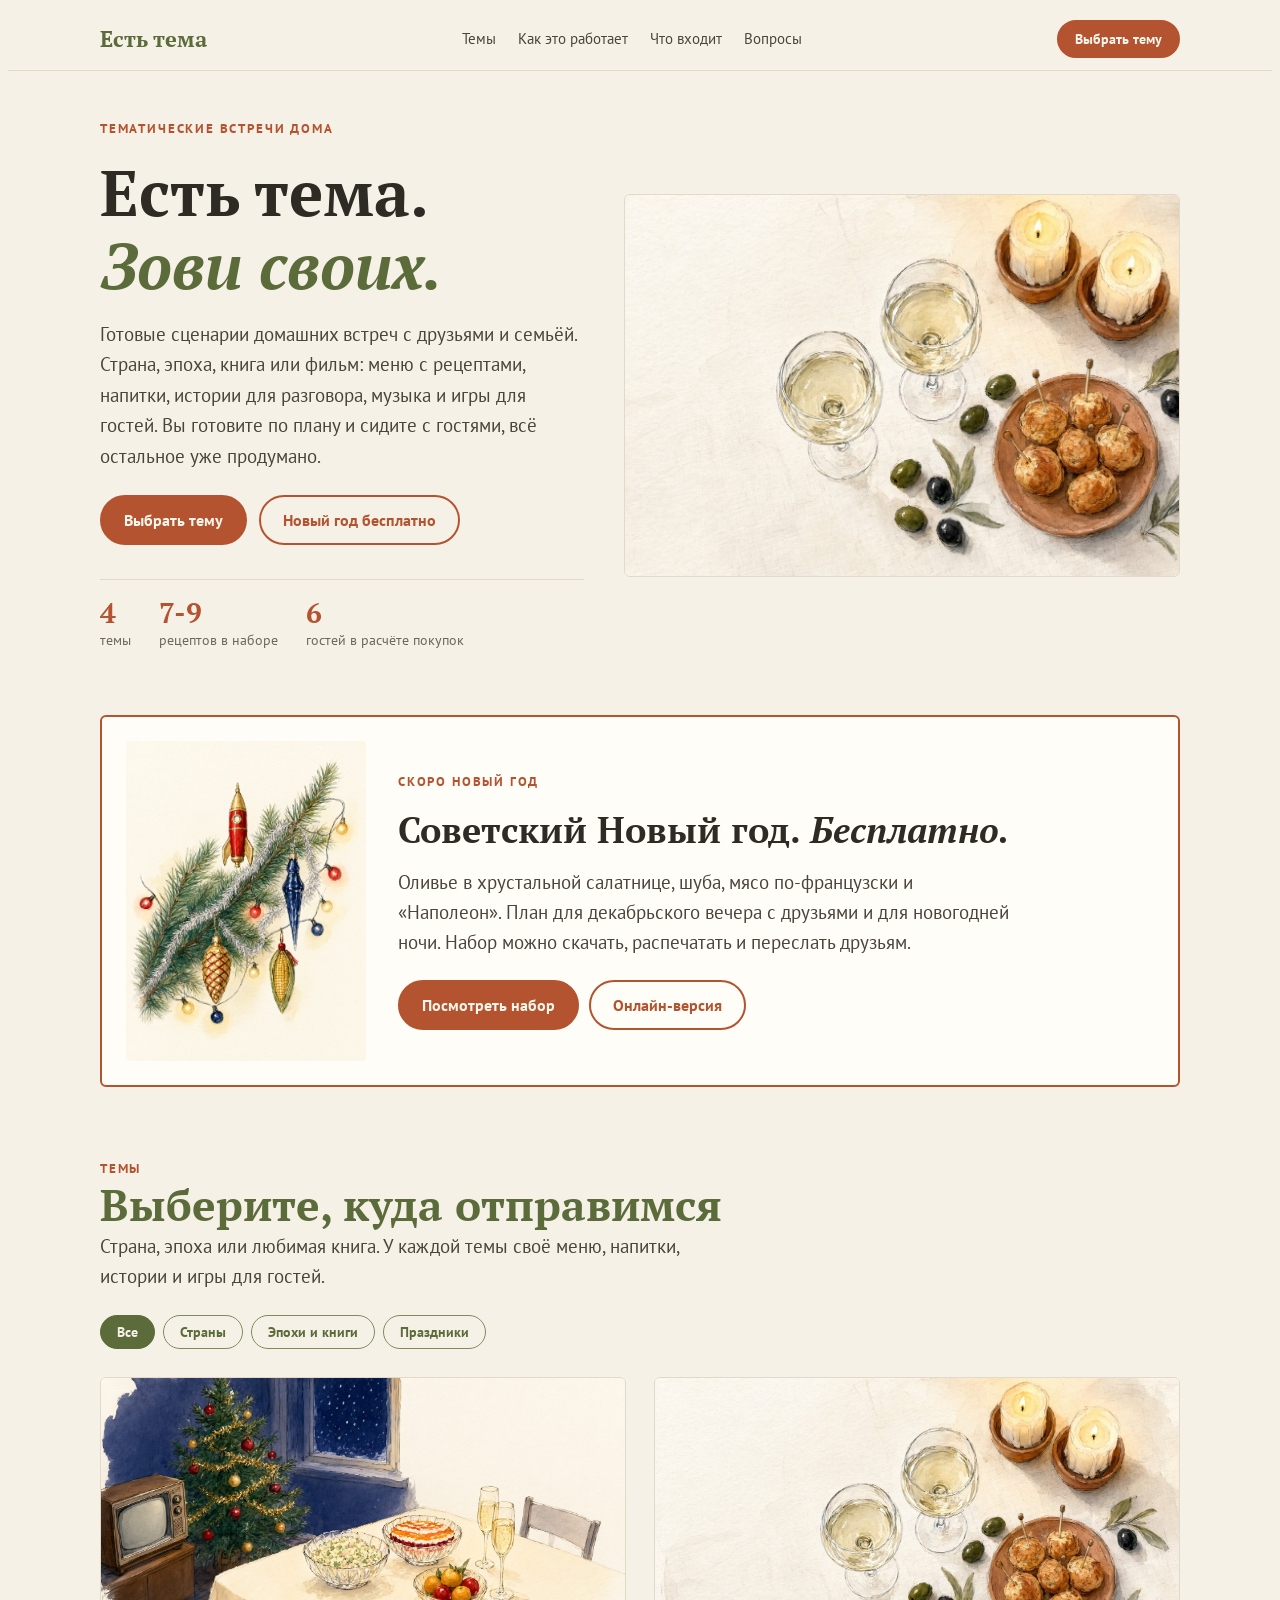
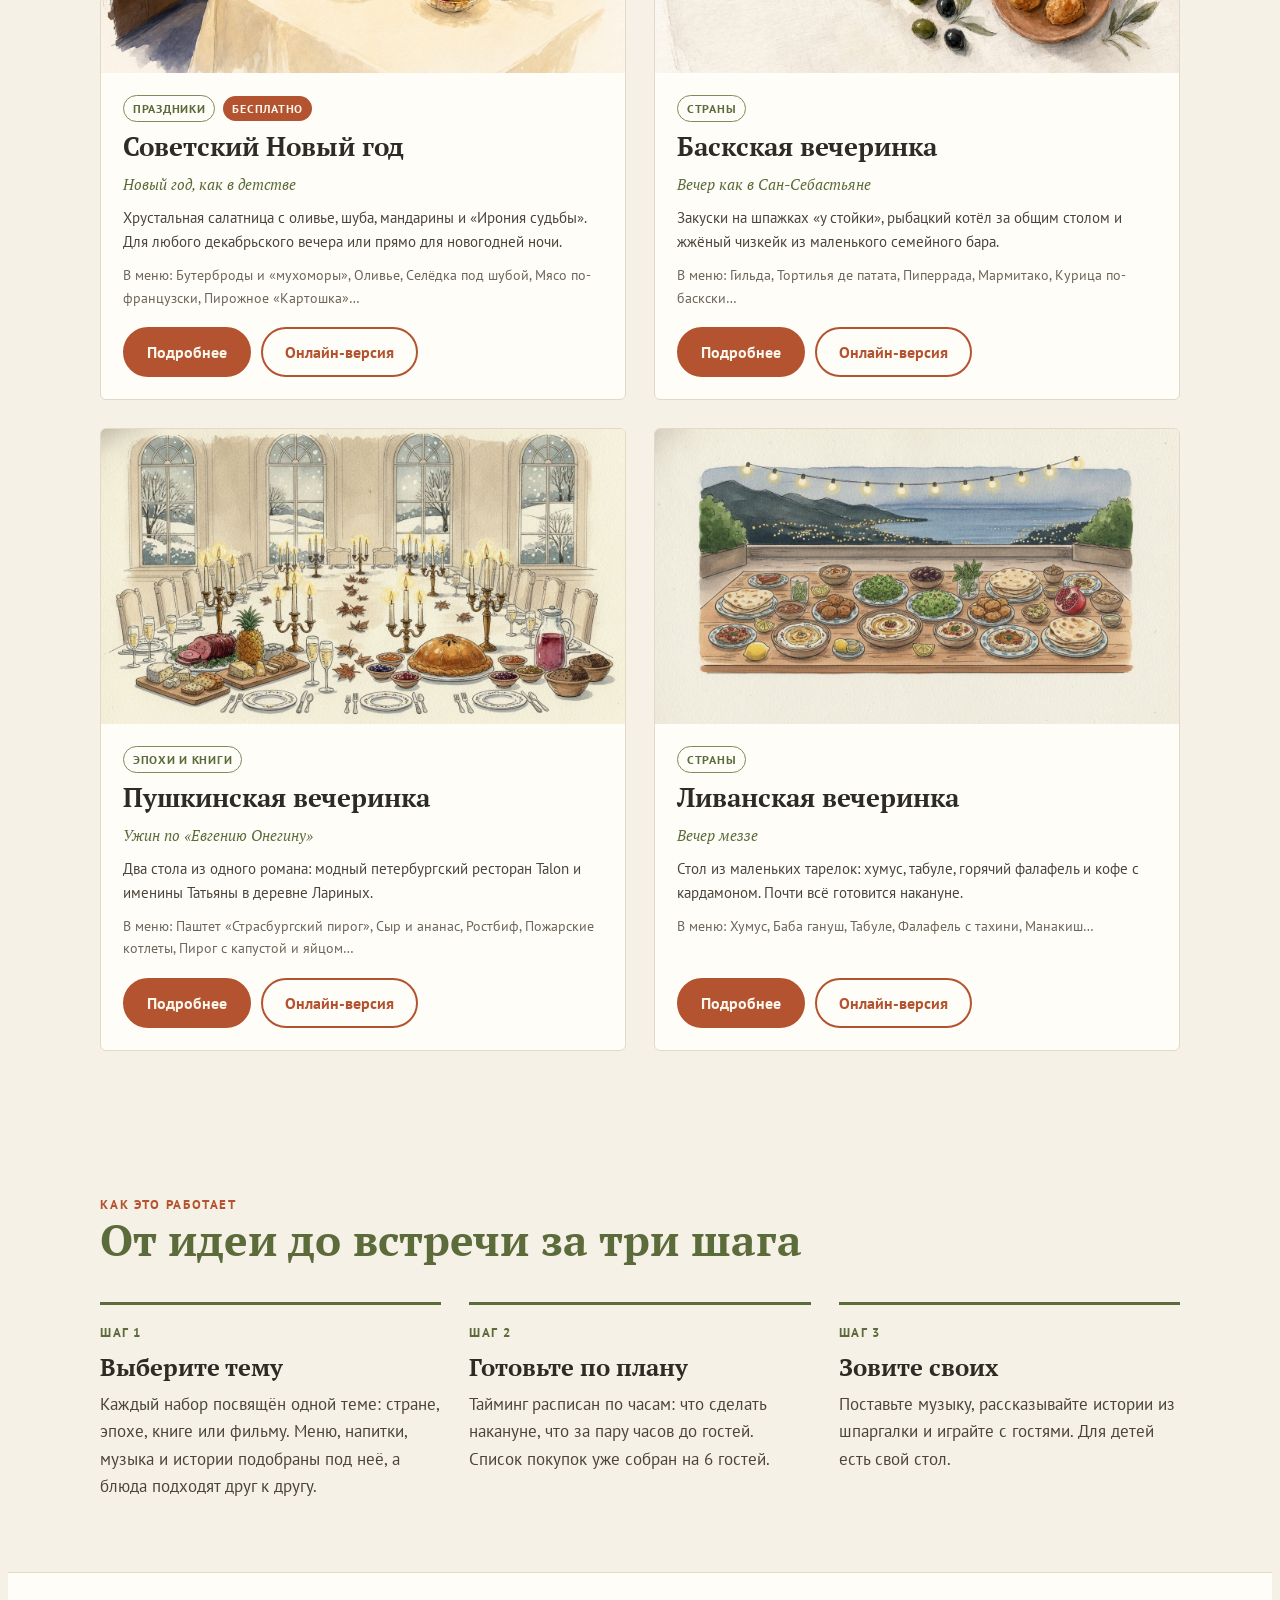
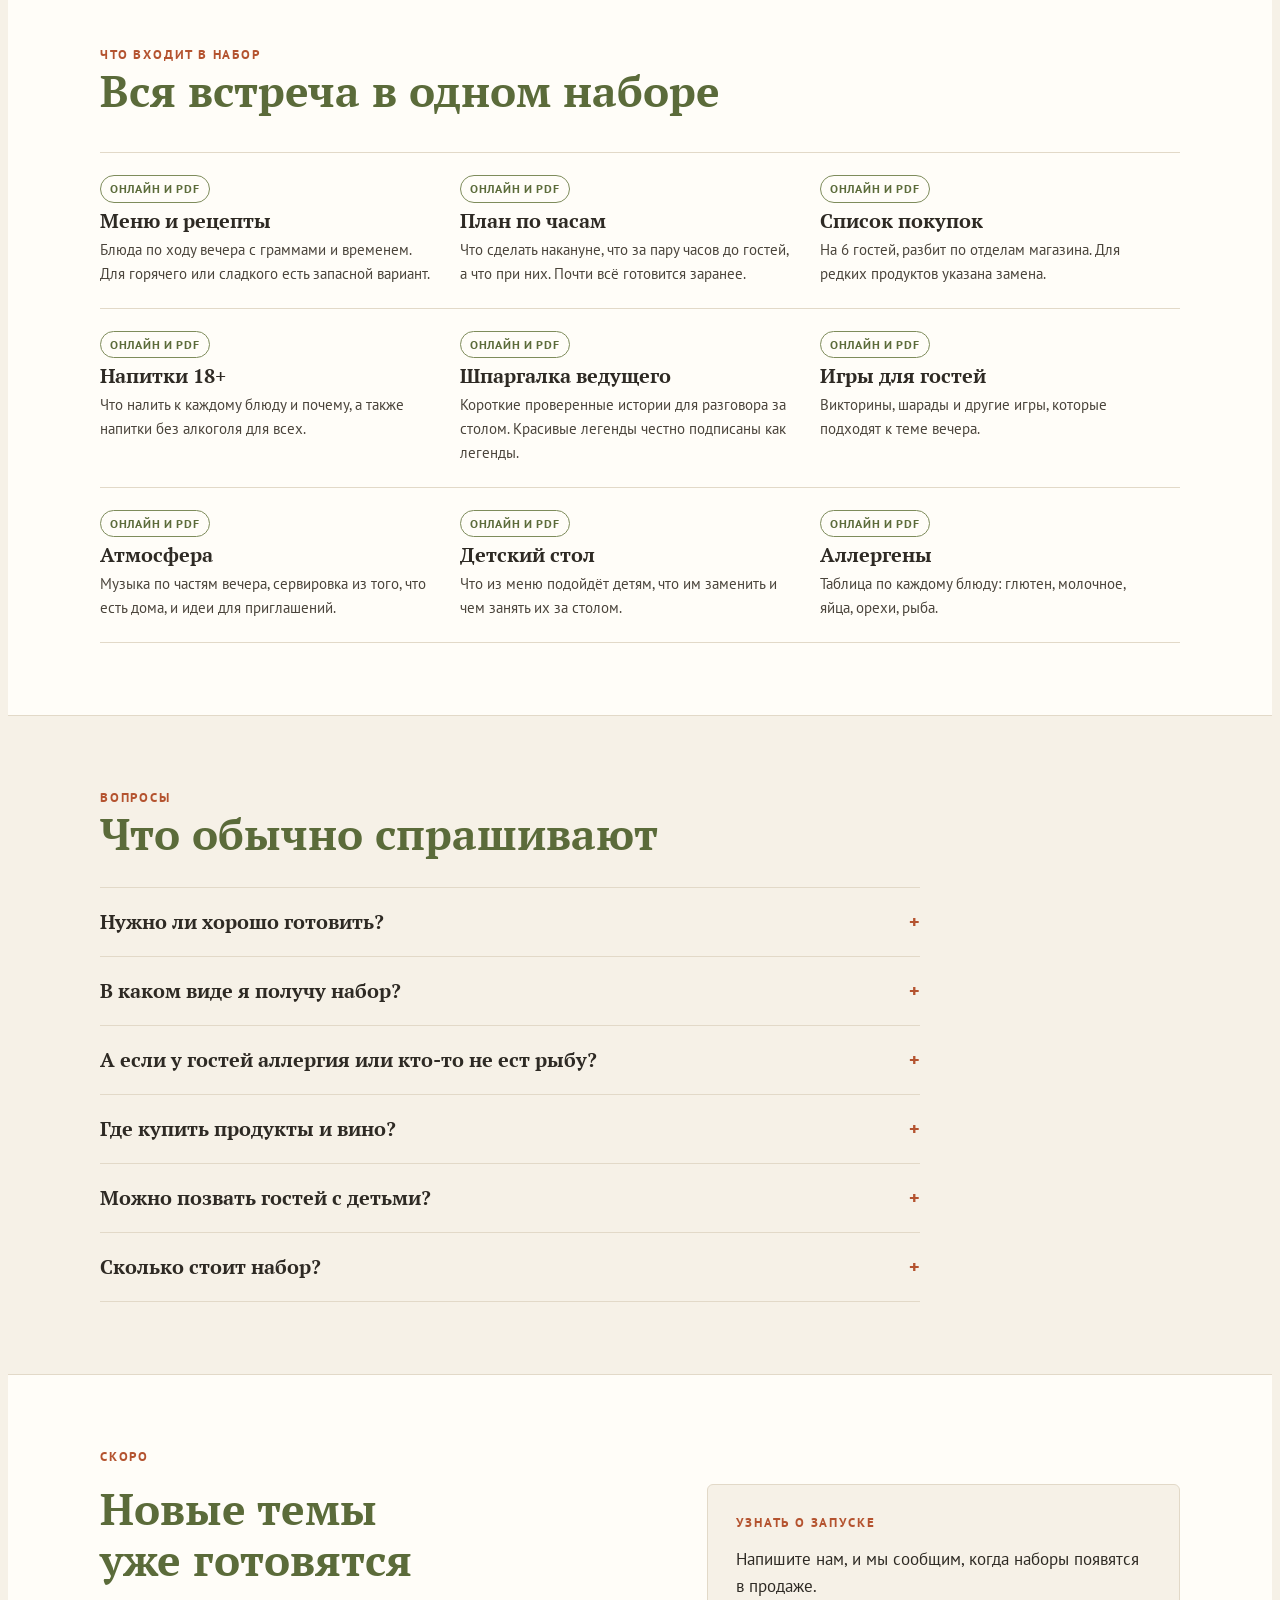
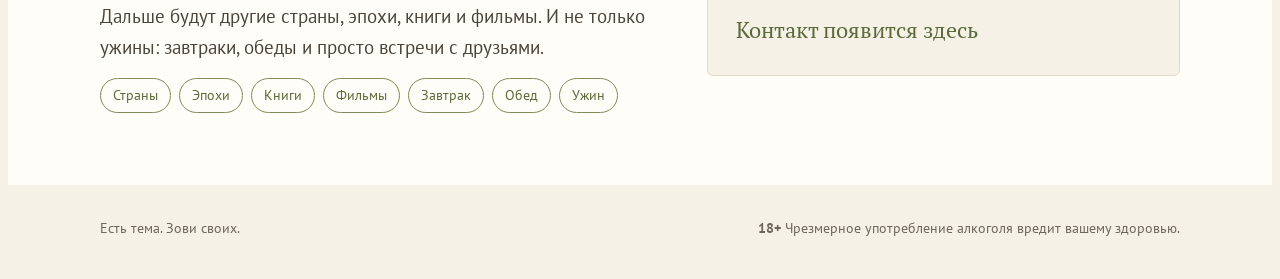
==== commit 3a3a5969: "Открыт Ливанский набор, сайт закрыт от поисковиков Co-Authored-By: Claude Opus 5.5 <noreply@anthropi" ====
--- a/index.html
+++ b/index.html
@@ -3,6 +3,7 @@
 <head>
 <meta charset="utf-8">
 <meta name="viewport" content="width=device-width, initial-scale=1, viewport-fit=cover">
+<meta name="robots" content="noindex, nofollow">
 </head>
 <body>
 <title>Есть тема</title>
@@ -118,12 +119,12 @@
         <article class="card" data-kind="strany">
           <img src="livan/img/stol.jpg" alt="Акварель: стол меззе на террасе над морем, гирлянда огней" loading="lazy">
           <div class="card-body">
-            <div class="card-top"><span class="tag">Страны</span><span class="badge soon">Скоро</span></div>
+            <div class="card-top"><span class="tag">Страны</span></div>
             <h3>Ливанская вечеринка</h3>
             <p class="sub">Вечер меззе</p>
             <p>Стол из маленьких тарелок: хумус, табуле, горячий фалафель и кофе с кардамоном. Почти всё готовится накануне.</p>
             <p class="menu-line">В меню: Хумус, Баба гануш, Табуле, Фалафель с тахини, Манакиш…</p>
-            <div class="card-actions"><a class="btn" href="nabory/livan.html">Подробнее</a></div>
+            <div class="card-actions"><a class="btn" href="nabory/livan.html">Подробнее</a><a class="btn ghost" href="livan/index.html">Онлайн-версия</a></div>
           </div>
         </article>
         <!-- КАТАЛОГ:КОНЕЦ -->
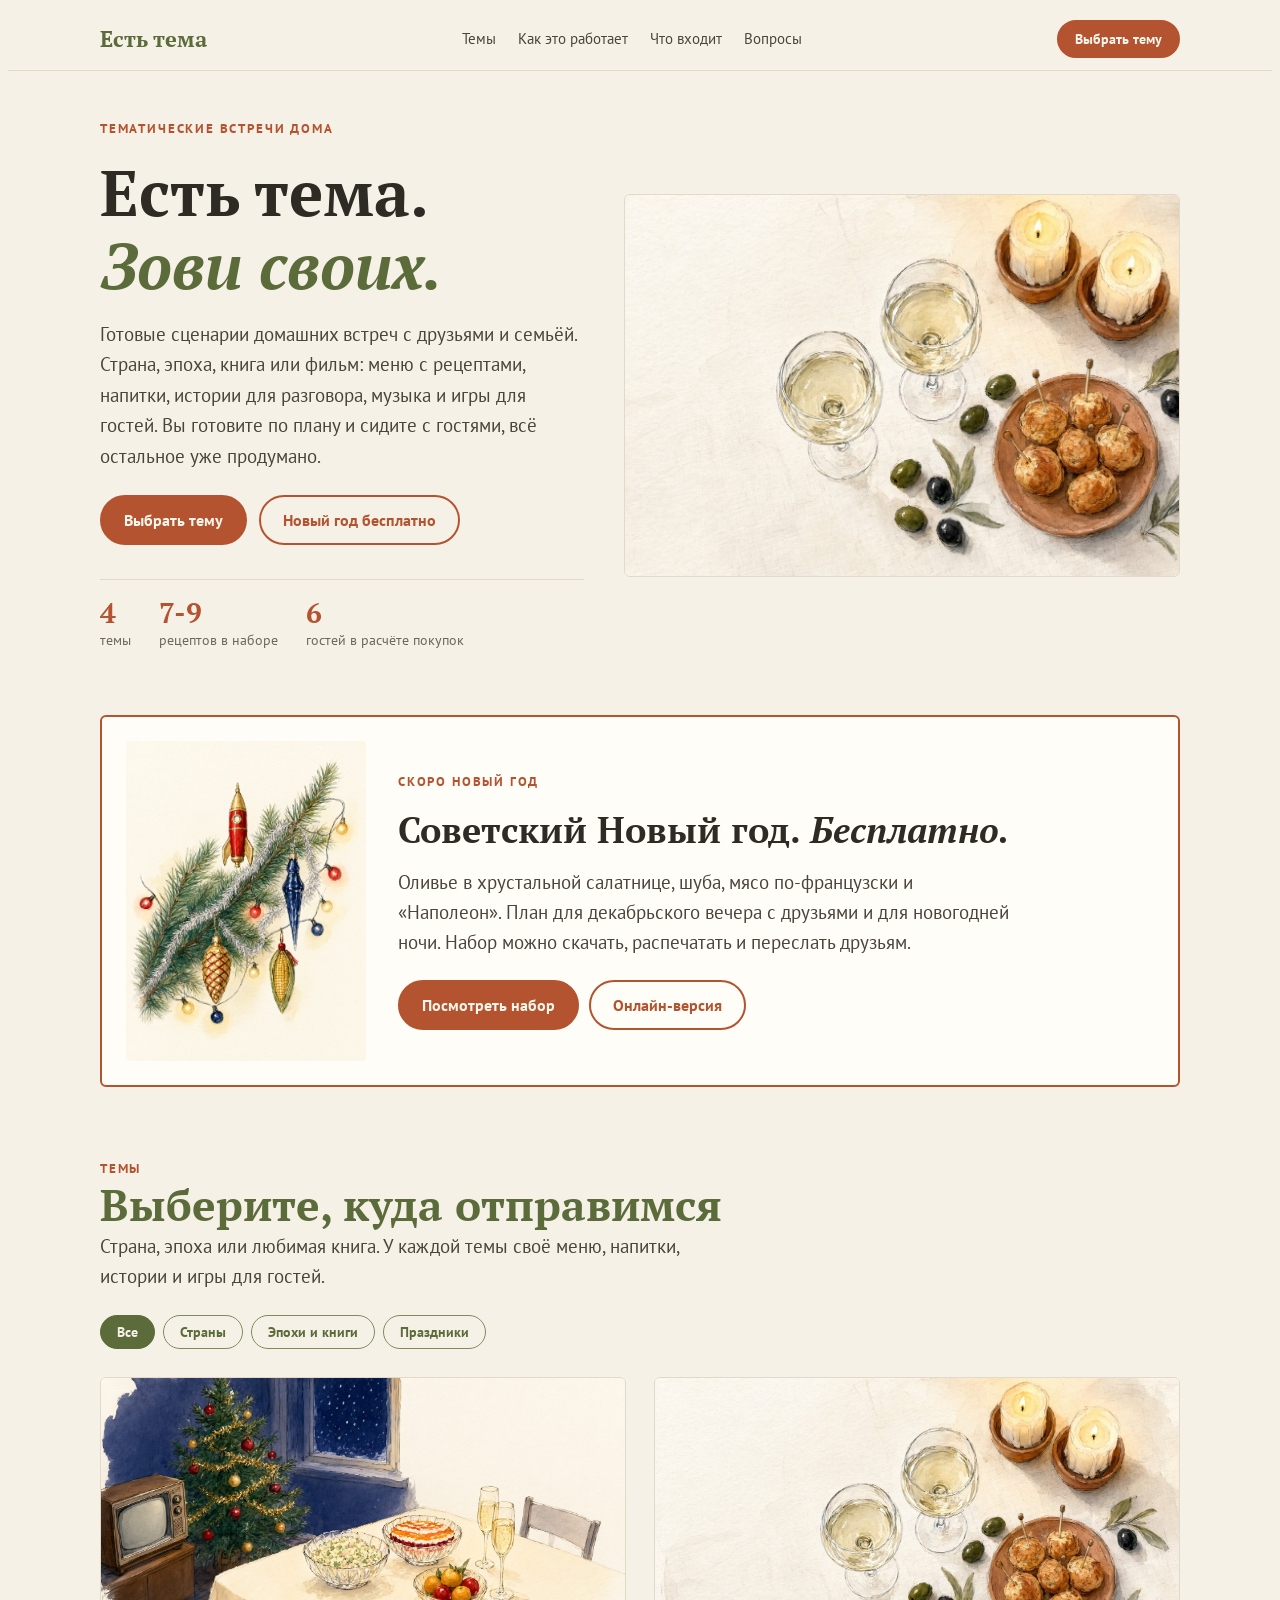
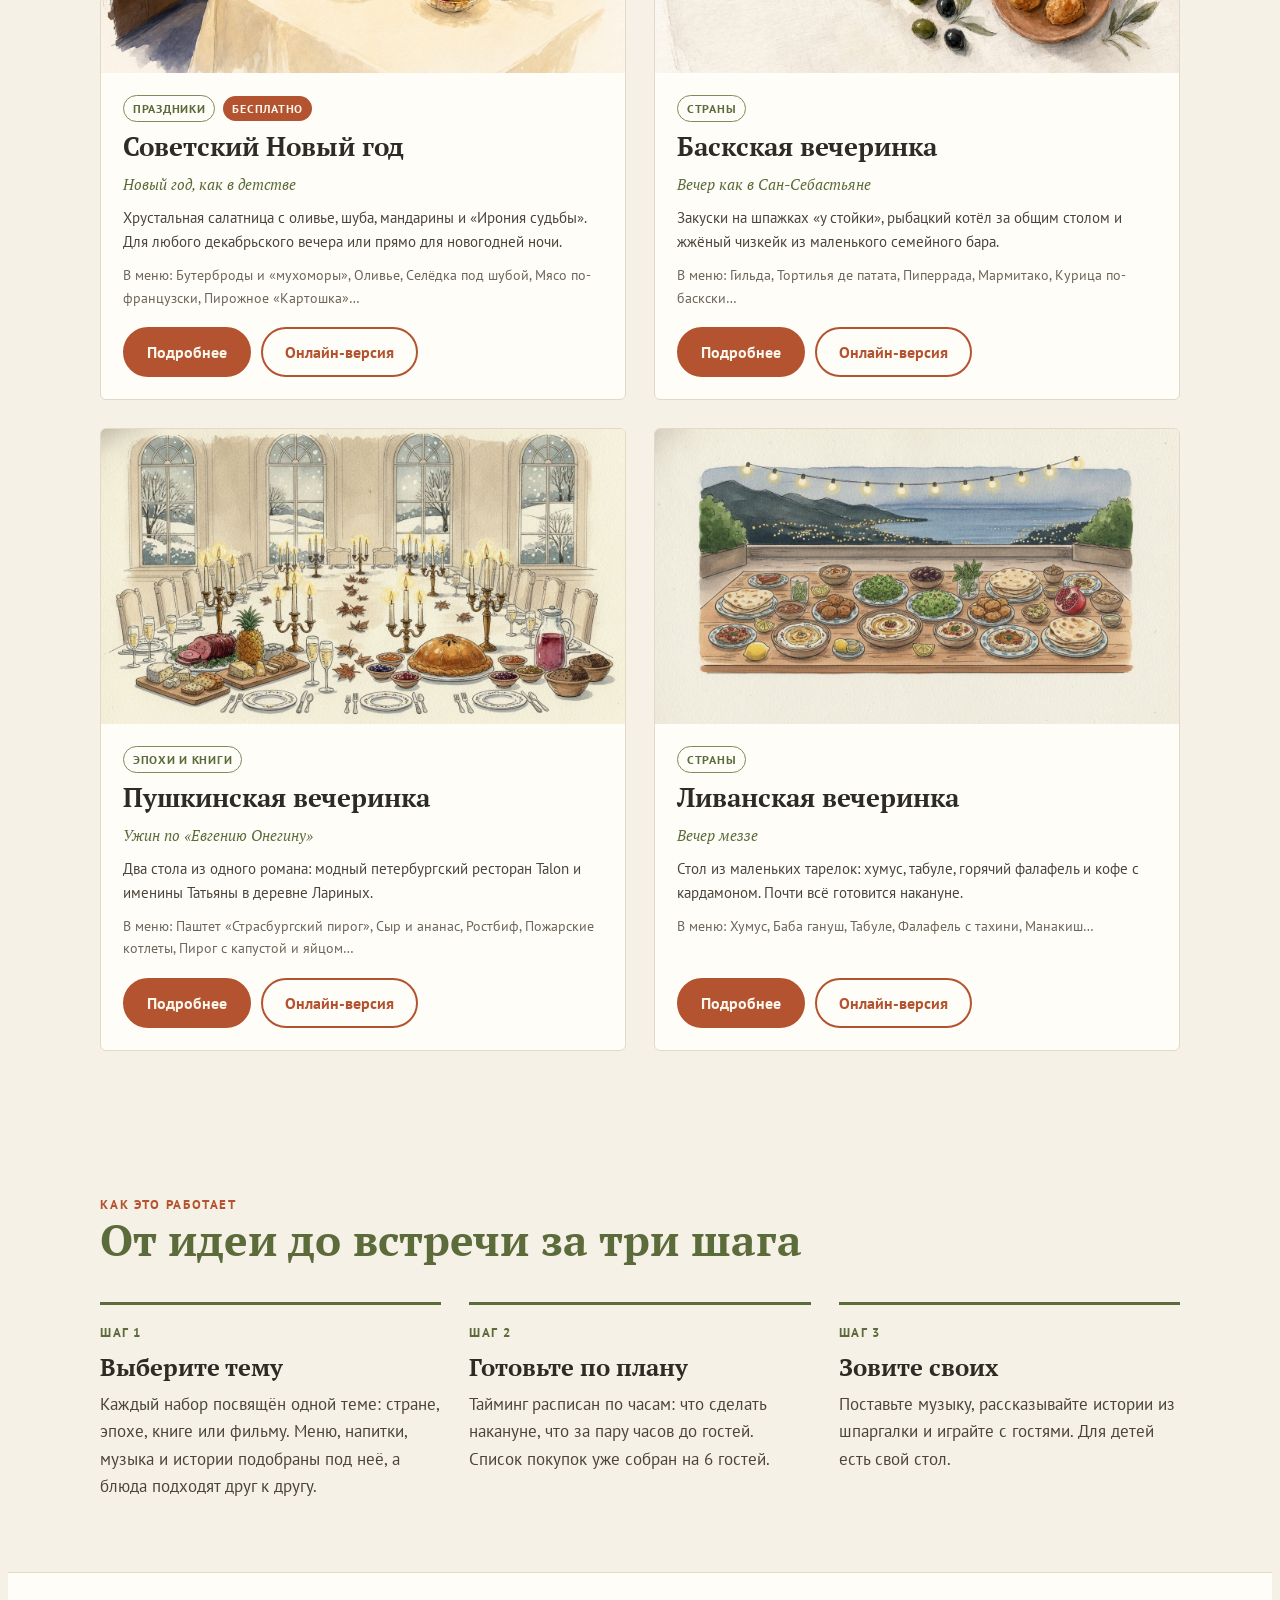
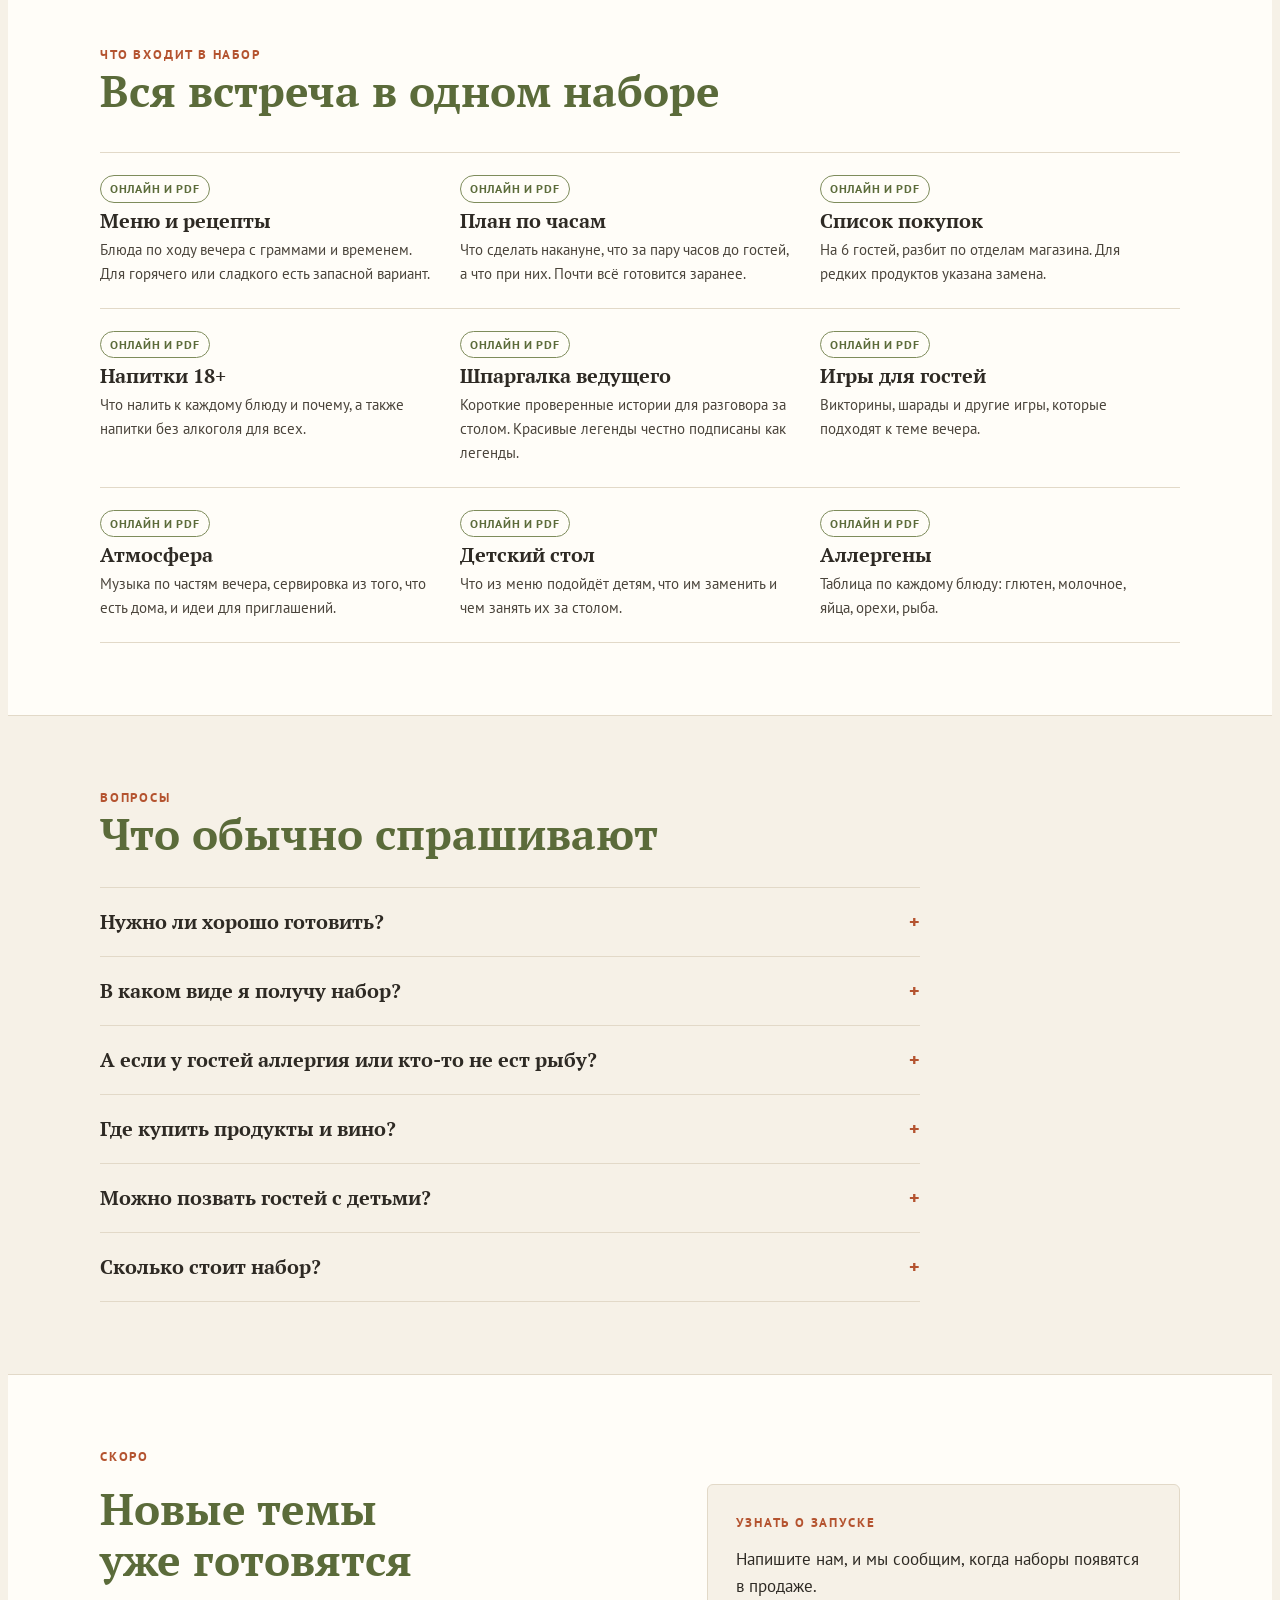
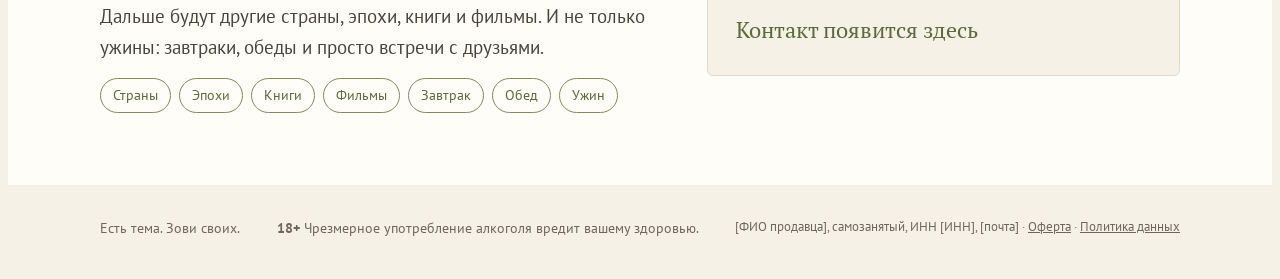
==== commit f6c0d66a: "Черновики оферты, политики и согласия, данные продавца в подвале Co-Authored-By: Claude Opus 5.5 <no" ====
--- a/index.html
+++ b/index.html
@@ -231,6 +231,7 @@
   <div class="wrap">
     <span><span data-site="name">Есть тема</span>. <span data-site="slogan">Зови своих</span>.</span>
     <span><b>18+</b> Чрезмерное употребление алкоголя вредит вашему здоровью.</span>
+    <span class="seller"><span data-site="sellerName">[ФИО продавца]</span>, самозанятый, ИНН <span data-site="sellerInn">[ИНН]</span>, <span data-site="sellerEmail">[почта]</span> · <a href="dokumenty/oferta.html">Оферта</a> · <a href="dokumenty/politika.html">Политика данных</a></span>
   </div>
 </footer>
 
--- a/style.css
+++ b/style.css
@@ -271,3 +271,14 @@
 .more-sets img { width: 100%; aspect-ratio: 16 / 9; object-fit: cover; border-radius: 6px; border: 1px solid var(--line); background: #F6F1E7; }
 .more-sets span { font-family: var(--serif); font-weight: 700; font-size: 18px; }
 @media (max-width: 760px) { .more-sets { grid-template-columns: 1fr; } }
+
+/* ===== Документы: оферта, политика, согласие ===== */
+.doc { max-width: 760px; padding-block: 40px 72px; }
+.doc h1 { font-size: clamp(30px, 4vw, 40px); color: var(--olive); margin-bottom: 8px; }
+.doc h2 { font-size: 22px; margin: 32px 0 10px; }
+.doc p, .doc li { color: var(--ink-2); margin: 0 0 10px; }
+.doc ol, .doc ul { padding-left: 22px; margin: 0 0 10px; }
+.doc .meta { color: var(--muted); font-size: 14px; }
+.doc .draft { padding: 12px 16px; border: 1px dashed var(--terra); border-radius: 6px; color: var(--terra); font-size: 14px; margin: 16px 0; }
+.seller { font-size: 13px; color: var(--muted); }
+.seller a { color: inherit; }
